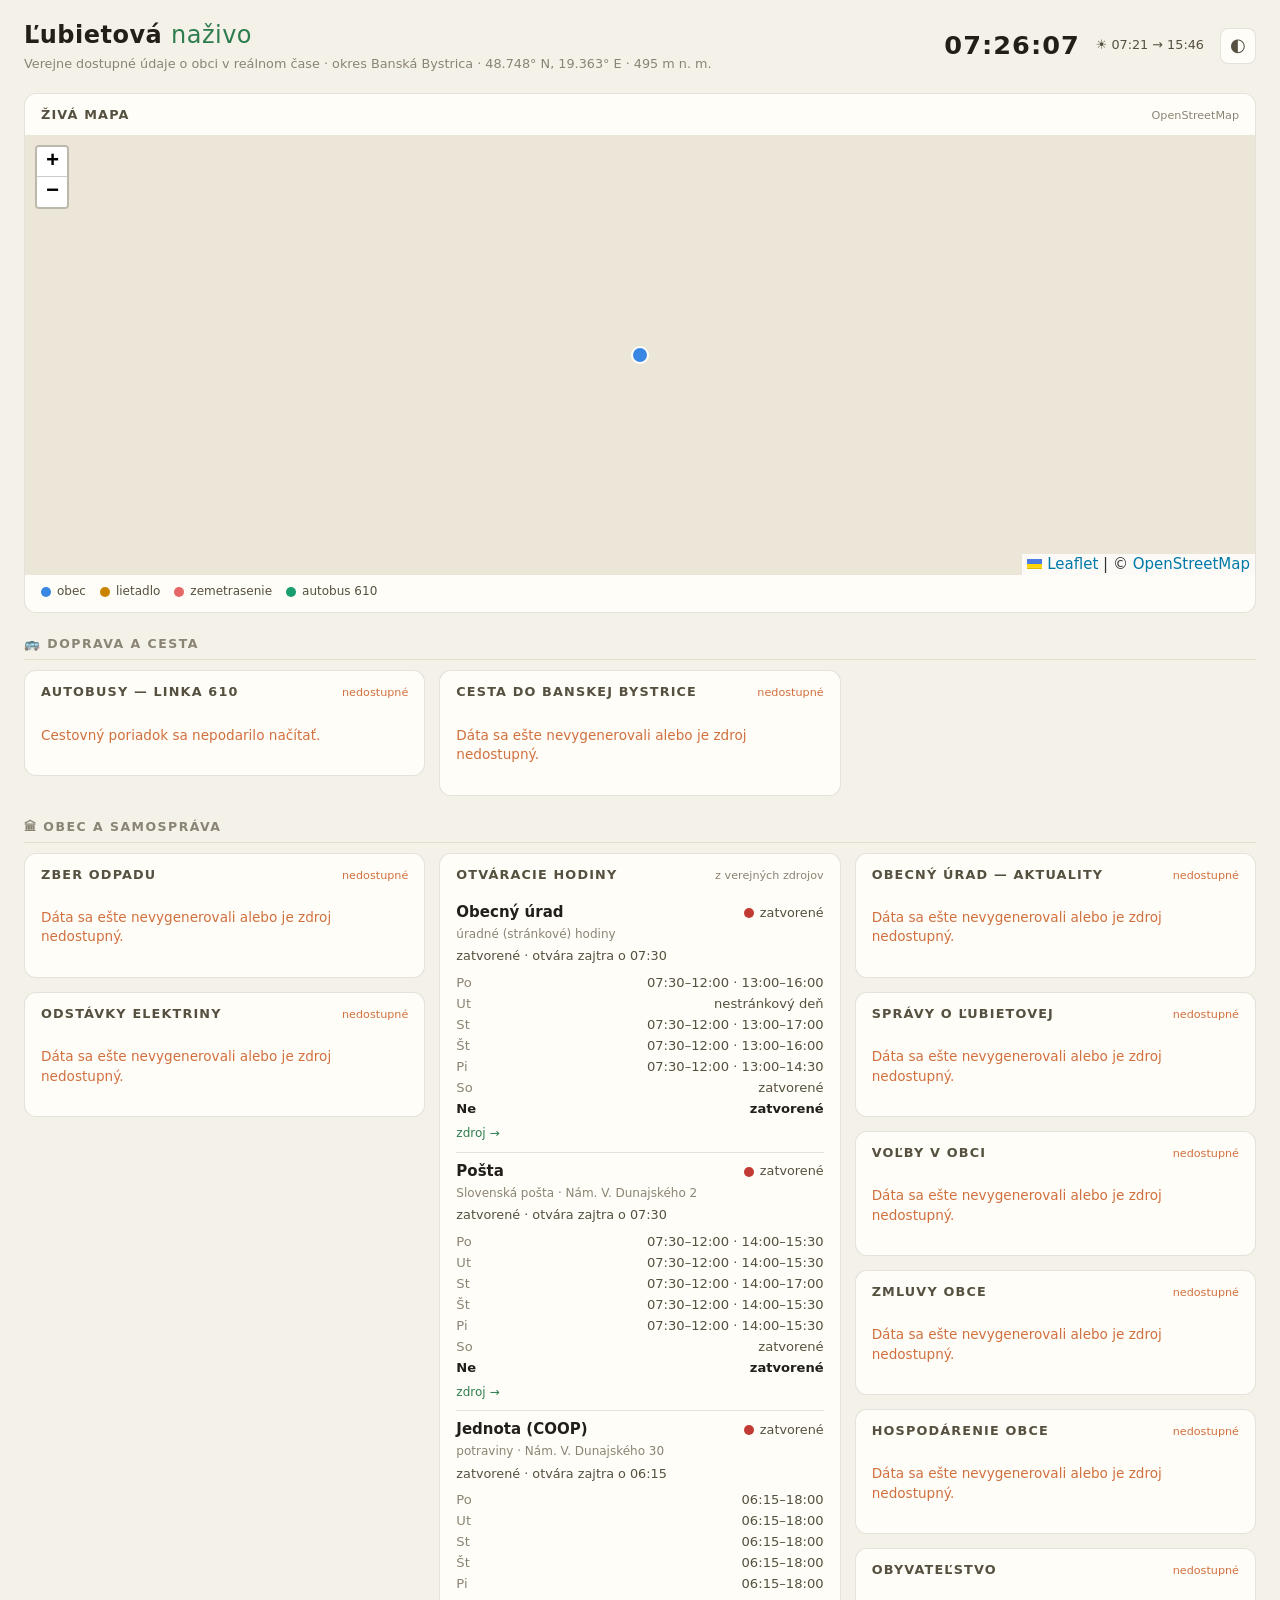
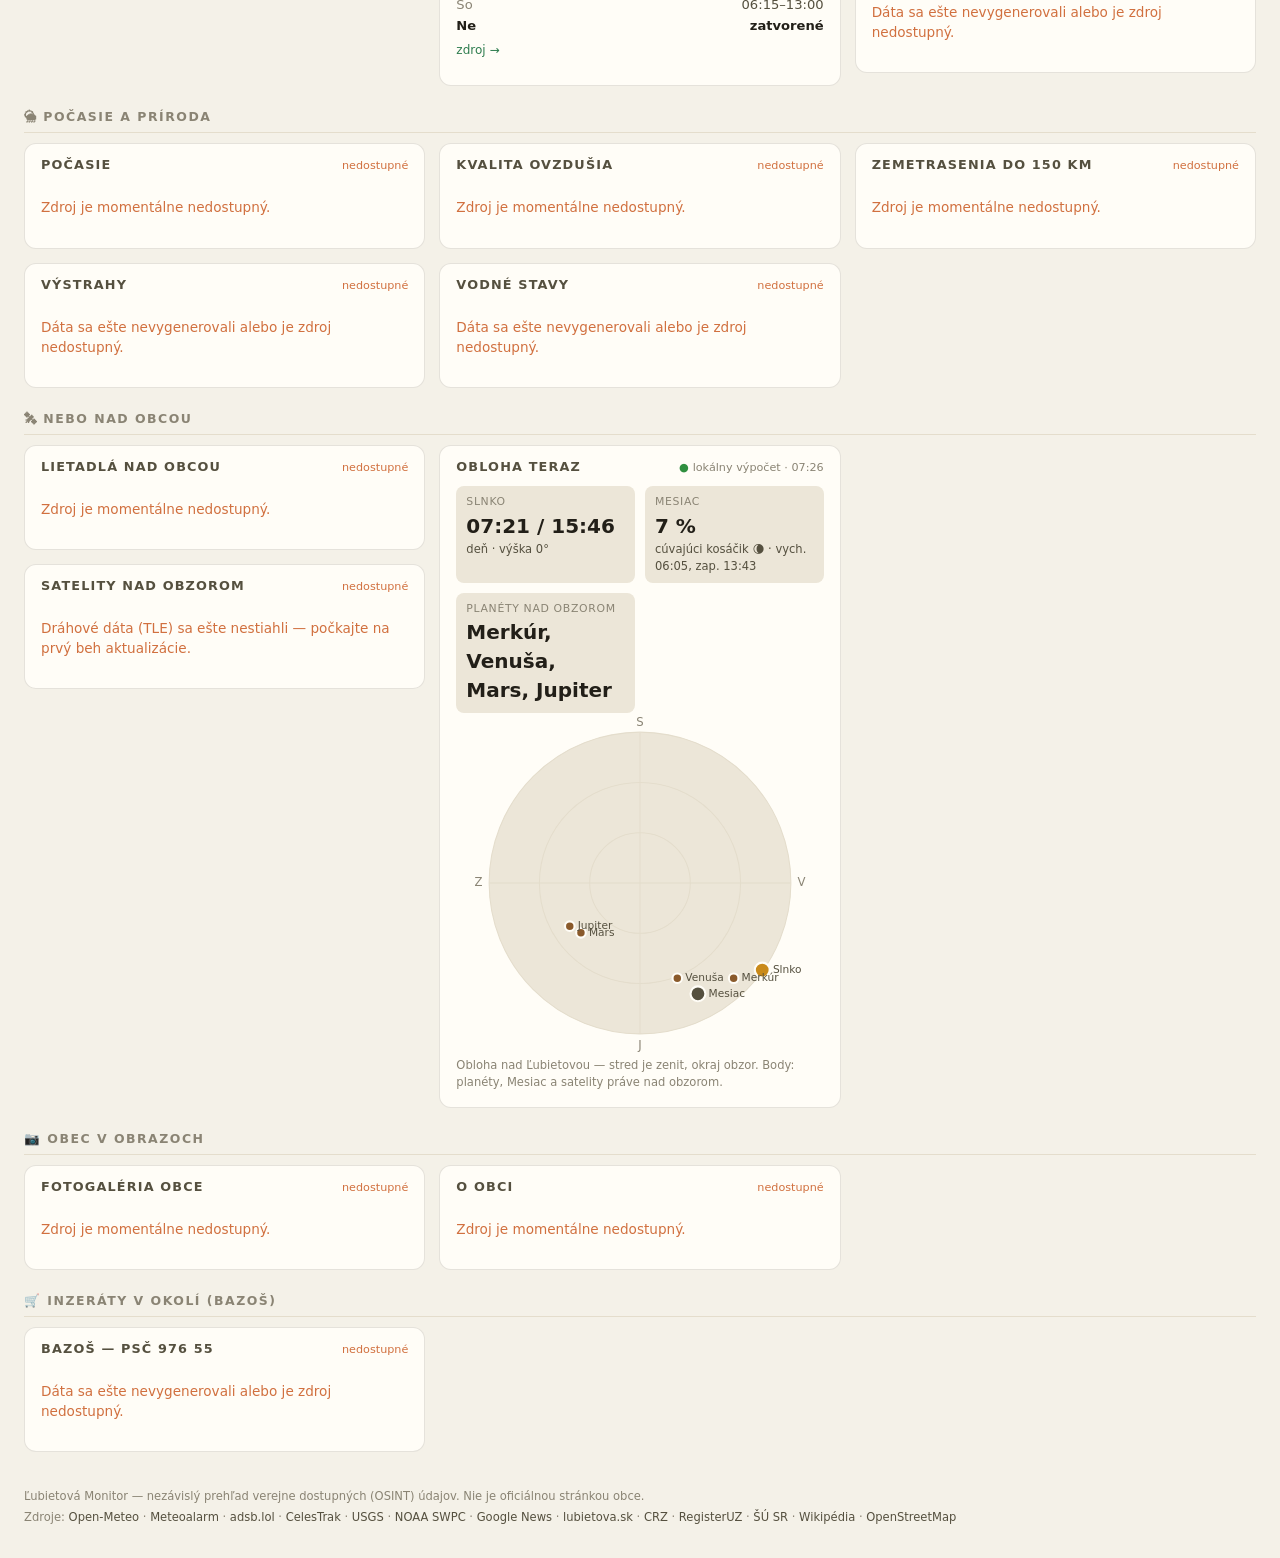
==== index.html @ 4d8563fc "Nová sekcia: inzeráty z Bazoš.sk s PSČ 976 55 Fetcher scrapuje www.bazos.sk (všetky rubriky, lokalit" ====
<!DOCTYPE html>
<html lang="sk" data-theme="light">
<head>
<meta charset="utf-8">
<meta name="viewport" content="width=device-width, initial-scale=1">
<title>Ľubietová naživo</title>
<meta name="description" content="Monitorovací dashboard obce Ľubietová — počasie, ovzdušie, lietadlá a satelity nad obcou, správy, transparentnosť obce a ďalšie verejne dostupné údaje v reálnom čase.">
<link rel="icon" href="data:image/svg+xml,<svg xmlns='http://www.w3.org/2000/svg' viewBox='0 0 100 100'><text y='.9em' font-size='90'>🛰️</text></svg>">
<link rel="stylesheet" href="assets/vendor/leaflet/leaflet.css">
<link rel="stylesheet" href="assets/css/style.css">
</head>
<body>

<header class="topbar">
  <div class="topbar-title">
    <h1>Ľubietová <span class="accent">naživo</span></h1>
    <p class="subtitle">Verejne dostupné údaje o obci v reálnom čase · okres Banská Bystrica · 48.748° N, 19.363° E · 495 m n. m.</p>
  </div>
  <div class="topbar-status">
    <div class="clock" id="clock" aria-live="off">--:--:--</div>
    <div class="topbar-meta" id="topbar-sun">—</div>
    <button class="theme-toggle" id="theme-toggle" title="Prepnúť svetlý/tmavý režim" aria-label="Prepnúť tému">◐</button>
  </div>
</header>

<main class="themes">

  <section class="card card-wide" id="card-map" aria-labelledby="h-map">
    <div class="card-head">
      <h2 id="h-map">Živá mapa</h2>
      <span class="card-status" data-status="map"></span>
    </div>
    <div id="map" class="map" role="application" aria-label="Mapa okolia Ľubietovej"></div>
    <div class="map-legend" id="map-legend"></div>
  </section>

  <section class="theme" aria-label="Doprava a cesta">
    <h2 class="theme-title">🚌 Doprava a cesta</h2>
    <div class="theme-grid">

      <section class="card" id="card-buses" aria-labelledby="h-buses">
        <div class="card-head">
          <h2 id="h-buses">Autobusy — linka 610</h2>
          <span class="card-status" data-status="buses"></span>
        </div>
        <div class="card-body" id="buses-body"><p class="placeholder">Načítavam…</p></div>
      </section>

      <section class="card" id="card-traffic" aria-labelledby="h-traffic">
        <div class="card-head">
          <h2 id="h-traffic">Cesta do Banskej Bystrice</h2>
          <span class="card-status" data-status="traffic"></span>
        </div>
        <div class="card-body" id="traffic-body"><p class="placeholder">Načítavam…</p></div>
      </section>

    </div>
  </section>

  <section class="theme" aria-label="Obec a samospráva">
    <h2 class="theme-title">🏛 Obec a samospráva</h2>
    <div class="theme-grid">

      <section class="card" id="card-waste" aria-labelledby="h-waste">
        <div class="card-head">
          <h2 id="h-waste">Zber odpadu</h2>
          <span class="card-status" data-status="waste"></span>
        </div>
        <div class="card-body" id="waste-body"><p class="placeholder">Načítavam…</p></div>
      </section>

      <section class="card" id="card-outages" aria-labelledby="h-outages">
        <div class="card-head">
          <h2 id="h-outages">Odstávky elektriny</h2>
          <span class="card-status" data-status="outages"></span>
        </div>
        <div class="card-body" id="outages-body"><p class="placeholder">Načítavam…</p></div>
      </section>

      <section class="card" id="card-hours" aria-labelledby="h-hours">
        <div class="card-head">
          <h2 id="h-hours">Otváracie hodiny</h2>
          <span class="card-status" data-status="hours"></span>
        </div>
        <div class="card-body" id="hours-body"><p class="placeholder">Načítavam…</p></div>
      </section>

      <section class="card" id="card-obec" aria-labelledby="h-obec">
        <div class="card-head">
          <h2 id="h-obec">Obecný úrad — aktuality</h2>
          <span class="card-status" data-status="obec"></span>
        </div>
        <div class="card-body" id="obec-body"><p class="placeholder">Načítavam…</p></div>
      </section>

      <section class="card" id="card-news" aria-labelledby="h-news">
        <div class="card-head">
          <h2 id="h-news">Správy o Ľubietovej</h2>
          <span class="card-status" data-status="news"></span>
        </div>
        <div class="card-body" id="news-body"><p class="placeholder">Načítavam…</p></div>
      </section>

      <section class="card" id="card-elections" aria-labelledby="h-elections">
        <div class="card-head">
          <h2 id="h-elections">Voľby v obci</h2>
          <span class="card-status" data-status="elections"></span>
        </div>
        <div class="card-body" id="elections-body"><p class="placeholder">Načítavam…</p></div>
      </section>

      <section class="card" id="card-contracts" aria-labelledby="h-contracts">
        <div class="card-head">
          <h2 id="h-contracts">Zmluvy obce</h2>
          <span class="card-status" data-status="contracts"></span>
        </div>
        <div class="card-body" id="contracts-body"><p class="placeholder">Načítavam…</p></div>
      </section>

      <section class="card" id="card-finance" aria-labelledby="h-finance">
        <div class="card-head">
          <h2 id="h-finance">Hospodárenie obce</h2>
          <span class="card-status" data-status="finance"></span>
        </div>
        <div class="card-body" id="finance-body"><p class="placeholder">Načítavam…</p></div>
      </section>

      <section class="card" id="card-demo" aria-labelledby="h-demo">
        <div class="card-head">
          <h2 id="h-demo">Obyvateľstvo</h2>
          <span class="card-status" data-status="demo"></span>
        </div>
        <div class="card-body" id="demo-body"><p class="placeholder">Načítavam…</p></div>
      </section>

    </div>
  </section>

  <section class="theme" aria-label="Počasie a príroda">
    <h2 class="theme-title">🌦 Počasie a príroda</h2>
    <div class="theme-grid">

      <section class="card" id="card-weather" aria-labelledby="h-weather">
        <div class="card-head">
          <h2 id="h-weather">Počasie</h2>
          <span class="card-status" data-status="weather"></span>
        </div>
        <div class="card-body" id="weather-body"><p class="placeholder">Načítavam…</p></div>
      </section>

      <section class="card" id="card-alerts" aria-labelledby="h-alerts">
        <div class="card-head">
          <h2 id="h-alerts">Výstrahy</h2>
          <span class="card-status" data-status="alerts"></span>
        </div>
        <div class="card-body" id="alerts-body"><p class="placeholder">Načítavam…</p></div>
      </section>

      <section class="card" id="card-air" aria-labelledby="h-air">
        <div class="card-head">
          <h2 id="h-air">Kvalita ovzdušia</h2>
          <span class="card-status" data-status="air"></span>
        </div>
        <div class="card-body" id="air-body"><p class="placeholder">Načítavam…</p></div>
      </section>

      <section class="card" id="card-hydro" aria-labelledby="h-hydro">
        <div class="card-head">
          <h2 id="h-hydro">Vodné stavy</h2>
          <span class="card-status" data-status="hydro"></span>
        </div>
        <div class="card-body" id="hydro-body"><p class="placeholder">Načítavam…</p></div>
      </section>

      <section class="card" id="card-quakes" aria-labelledby="h-quakes">
        <div class="card-head">
          <h2 id="h-quakes">Zemetrasenia do 150 km</h2>
          <span class="card-status" data-status="quakes"></span>
        </div>
        <div class="card-body" id="quakes-body"><p class="placeholder">Načítavam…</p></div>
      </section>

    </div>
  </section>

  <section class="theme" aria-label="Nebo nad obcou">
    <h2 class="theme-title">🛰 Nebo nad obcou</h2>
    <div class="theme-grid">

      <section class="card" id="card-planes" aria-labelledby="h-planes">
        <div class="card-head">
          <h2 id="h-planes">Lietadlá nad obcou</h2>
          <span class="card-status" data-status="planes"></span>
        </div>
        <div class="card-body" id="planes-body"><p class="placeholder">Načítavam…</p></div>
      </section>

      <section class="card" id="card-sats" aria-labelledby="h-sats">
        <div class="card-head">
          <h2 id="h-sats">Satelity nad obzorom</h2>
          <span class="card-status" data-status="sats"></span>
        </div>
        <div class="card-body" id="sats-body"><p class="placeholder">Načítavam…</p></div>
      </section>

      <section class="card" id="card-sky" aria-labelledby="h-sky">
        <div class="card-head">
          <h2 id="h-sky">Obloha teraz</h2>
          <span class="card-status" data-status="sky"></span>
        </div>
        <div class="card-body" id="sky-body"><p class="placeholder">Načítavam…</p></div>
      </section>

    </div>
  </section>

  <section class="theme" aria-label="Obec v obrazoch">
    <h2 class="theme-title">📷 Obec v obrazoch</h2>
    <div class="theme-grid">

      <section class="card" id="card-gallery" aria-labelledby="h-gallery">
        <div class="card-head">
          <h2 id="h-gallery">Fotogaléria obce</h2>
          <span class="card-status" data-status="gallery"></span>
        </div>
        <div class="card-body" id="gallery-body"><p class="placeholder">Načítavam…</p></div>
      </section>

      <section class="card" id="card-webcams" aria-labelledby="h-webcams" hidden>
        <div class="card-head">
          <h2 id="h-webcams">Webkamery v okolí</h2>
          <span class="card-status" data-status="webcams"></span>
        </div>
        <div class="card-body" id="webcams-body"></div>
      </section>

      <section class="card" id="card-wiki" aria-labelledby="h-wiki">
        <div class="card-head">
          <h2 id="h-wiki">O obci</h2>
          <span class="card-status" data-status="wiki"></span>
        </div>
        <div class="card-body" id="wiki-body"><p class="placeholder">Načítavam…</p></div>
      </section>

    </div>
  </section>

  <section class="theme" aria-label="Inzeráty">
    <h2 class="theme-title">🛒 Inzeráty v okolí (Bazoš)</h2>
    <div class="theme-grid">
      <section class="card card-wide" id="card-bazos" aria-labelledby="h-bazos">
        <div class="card-head">
          <h2 id="h-bazos">Bazoš — PSČ 976 55</h2>
          <span class="card-status" data-status="bazos"></span>
        </div>
        <div class="card-body" id="bazos-body"><p class="placeholder">Načítavam…</p></div>
      </section>
    </div>
  </section>

</main>

<footer class="footer">
  <p>Ľubietová Monitor — nezávislý prehľad verejne dostupných (OSINT) údajov. Nie je oficiálnou stránkou obce.</p>
  <p class="sources">Zdroje: <a href="https://open-meteo.com/" rel="noopener">Open-Meteo</a> ·
    <a href="https://meteoalarm.org/" rel="noopener">Meteoalarm</a> ·
    <a href="https://adsb.lol/" rel="noopener">adsb.lol</a> ·
    <a href="https://celestrak.org/" rel="noopener">CelesTrak</a> ·
    <a href="https://earthquake.usgs.gov/" rel="noopener">USGS</a> ·
    <a href="https://www.swpc.noaa.gov/" rel="noopener">NOAA SWPC</a> ·
    <a href="https://news.google.com/" rel="noopener">Google News</a> ·
    <a href="https://www.lubietova.sk/" rel="noopener">lubietova.sk</a> ·
    <a href="https://www.crz.gov.sk/" rel="noopener">CRZ</a> ·
    <a href="https://www.registeruz.sk/" rel="noopener">RegisterUZ</a> ·
    <a href="https://slovak.statistics.sk/" rel="noopener">ŠÚ SR</a> ·
    <a href="https://sk.wikipedia.org/" rel="noopener">Wikipédia</a> ·
    <a href="https://www.openstreetmap.org/" rel="noopener">OpenStreetMap</a></p>
</footer>

<script src="assets/vendor/leaflet/leaflet.js"></script>
<script src="assets/vendor/satellite.min.js"></script>
<script src="assets/vendor/astronomy.browser.min.js"></script>
<script type="module" src="assets/js/main.js"></script>
</body>
</html>
---- assets/vendor/leaflet/leaflet.css ----
/* required styles */

.leaflet-pane,
.leaflet-tile,
.leaflet-marker-icon,
.leaflet-marker-shadow,
.leaflet-tile-container,
.leaflet-pane > svg,
.leaflet-pane > canvas,
.leaflet-zoom-box,
.leaflet-image-layer,
.leaflet-layer {
	position: absolute;
	left: 0;
	top: 0;
	}
.leaflet-container {
	overflow: hidden;
	}
.leaflet-tile,
.leaflet-marker-icon,
.leaflet-marker-shadow {
	-webkit-user-select: none;
	   -moz-user-select: none;
	        user-select: none;
	  -webkit-user-drag: none;
	}
/* Prevents IE11 from highlighting tiles in blue */
.leaflet-tile::selection {
	background: transparent;
}
/* Safari renders non-retina tile on retina better with this, but Chrome is worse */
.leaflet-safari .leaflet-tile {
	image-rendering: -webkit-optimize-contrast;
	}
/* hack that prevents hw layers "stretching" when loading new tiles */
.leaflet-safari .leaflet-tile-container {
	width: 1600px;
	height: 1600px;
	-webkit-transform-origin: 0 0;
	}
.leaflet-marker-icon,
.leaflet-marker-shadow {
	display: block;
	}
/* .leaflet-container svg: reset svg max-width decleration shipped in Joomla! (joomla.org) 3.x */
/* .leaflet-container img: map is broken in FF if you have max-width: 100% on tiles */
.leaflet-container .leaflet-overlay-pane svg {
	max-width: none !important;
	max-height: none !important;
	}
.leaflet-container .leaflet-marker-pane img,
.leaflet-container .leaflet-shadow-pane img,
.leaflet-container .leaflet-tile-pane img,
.leaflet-container img.leaflet-image-layer,
.leaflet-container .leaflet-tile {
	max-width: none !important;
	max-height: none !important;
	width: auto;
	padding: 0;
	}

.leaflet-container img.leaflet-tile {
	/* See: https://bugs.chromium.org/p/chromium/issues/detail?id=600120 */
	mix-blend-mode: plus-lighter;
}

.leaflet-container.leaflet-touch-zoom {
	-ms-touch-action: pan-x pan-y;
	touch-action: pan-x pan-y;
	}
.leaflet-container.leaflet-touch-drag {
	-ms-touch-action: pinch-zoom;
	/* Fallback for FF which doesn't support pinch-zoom */
	touch-action: none;
	touch-action: pinch-zoom;
}
.leaflet-container.leaflet-touch-drag.leaflet-touch-zoom {
	-ms-touch-action: none;
	touch-action: none;
}
.leaflet-container {
	-webkit-tap-highlight-color: transparent;
}
.leaflet-container a {
	-webkit-tap-highlight-color: rgba(51, 181, 229, 0.4);
}
.leaflet-tile {
	filter: inherit;
	visibility: hidden;
	}
.leaflet-tile-loaded {
	visibility: inherit;
	}
.leaflet-zoom-box {
	width: 0;
	height: 0;
	-moz-box-sizing: border-box;
	     box-sizing: border-box;
	z-index: 800;
	}
/* workaround for https://bugzilla.mozilla.org/show_bug.cgi?id=888319 */
.leaflet-overlay-pane svg {
	-moz-user-select: none;
	}

.leaflet-pane         { z-index: 400; }

.leaflet-tile-pane    { z-index: 200; }
.leaflet-overlay-pane { z-index: 400; }
.leaflet-shadow-pane  { z-index: 500; }
.leaflet-marker-pane  { z-index: 600; }
.leaflet-tooltip-pane   { z-index: 650; }
.leaflet-popup-pane   { z-index: 700; }

.leaflet-map-pane canvas { z-index: 100; }
.leaflet-map-pane svg    { z-index: 200; }

.leaflet-vml-shape {
	width: 1px;
	height: 1px;
	}
.lvml {
	behavior: url(#default#VML);
	display: inline-block;
	position: absolute;
	}


/* control positioning */

.leaflet-control {
	position: relative;
	z-index: 800;
	pointer-events: visiblePainted; /* IE 9-10 doesn't have auto */
	pointer-events: auto;
	}
.leaflet-top,
.leaflet-bottom {
	position: absolute;
	z-index: 1000;
	pointer-events: none;
	}
.leaflet-top {
	top: 0;
	}
.leaflet-right {
	right: 0;
	}
.leaflet-bottom {
	bottom: 0;
	}
.leaflet-left {
	left: 0;
	}
.leaflet-control {
	float: left;
	clear: both;
	}
.leaflet-right .leaflet-control {
	float: right;
	}
.leaflet-top .leaflet-control {
	margin-top: 10px;
	}
.leaflet-bottom .leaflet-control {
	margin-bottom: 10px;
	}
.leaflet-left .leaflet-control {
	margin-left: 10px;
	}
.leaflet-right .leaflet-control {
	margin-right: 10px;
	}


/* zoom and fade animations */

.leaflet-fade-anim .leaflet-popup {
	opacity: 0;
	-webkit-transition: opacity 0.2s linear;
	   -moz-transition: opacity 0.2s linear;
	        transition: opacity 0.2s linear;
	}
.leaflet-fade-anim .leaflet-map-pane .leaflet-popup {
	opacity: 1;
	}
.leaflet-zoom-animated {
	-webkit-transform-origin: 0 0;
	    -ms-transform-origin: 0 0;
	        transform-origin: 0 0;
	}
svg.leaflet-zoom-animated {
	will-change: transform;
}

.leaflet-zoom-anim .leaflet-zoom-animated {
	-webkit-transition: -webkit-transform 0.25s cubic-bezier(0,0,0.25,1);
	   -moz-transition:    -moz-transform 0.25s cubic-bezier(0,0,0.25,1);
	        transition:         transform 0.25s cubic-bezier(0,0,0.25,1);
	}
.leaflet-zoom-anim .leaflet-tile,
.leaflet-pan-anim .leaflet-tile {
	-webkit-transition: none;
	   -moz-transition: none;
	        transition: none;
	}

.leaflet-zoom-anim .leaflet-zoom-hide {
	visibility: hidden;
	}


/* cursors */

.leaflet-interactive {
	cursor: pointer;
	}
.leaflet-grab {
	cursor: -webkit-grab;
	cursor:    -moz-grab;
	cursor:         grab;
	}
.leaflet-crosshair,
.leaflet-crosshair .leaflet-interactive {
	cursor: crosshair;
	}
.leaflet-popup-pane,
.leaflet-control {
	cursor: auto;
	}
.leaflet-dragging .leaflet-grab,
.leaflet-dragging .leaflet-grab .leaflet-interactive,
.leaflet-dragging .leaflet-marker-draggable {
	cursor: move;
	cursor: -webkit-grabbing;
	cursor:    -moz-grabbing;
	cursor:         grabbing;
	}

/* marker & overlays interactivity */
.leaflet-marker-icon,
.leaflet-marker-shadow,
.leaflet-image-layer,
.leaflet-pane > svg path,
.leaflet-tile-container {
	pointer-events: none;
	}

.leaflet-marker-icon.leaflet-interactive,
.leaflet-image-layer.leaflet-interactive,
.leaflet-pane > svg path.leaflet-interactive,
svg.leaflet-image-layer.leaflet-interactive path {
	pointer-events: visiblePainted; /* IE 9-10 doesn't have auto */
	pointer-events: auto;
	}

/* visual tweaks */

.leaflet-container {
	background: #ddd;
	outline-offset: 1px;
	}
.leaflet-container a {
	color: #0078A8;
	}
.leaflet-zoom-box {
	border: 2px dotted #38f;
	background: rgba(255,255,255,0.5);
	}


/* general typography */
.leaflet-container {
	font-family: "Helvetica Neue", Arial, Helvetica, sans-serif;
	font-size: 12px;
	font-size: 0.75rem;
	line-height: 1.5;
	}


/* general toolbar styles */

.leaflet-bar {
	box-shadow: 0 1px 5px rgba(0,0,0,0.65);
	border-radius: 4px;
	}
.leaflet-bar a {
	background-color: #fff;
	border-bottom: 1px solid #ccc;
	width: 26px;
	height: 26px;
	line-height: 26px;
	display: block;
	text-align: center;
	text-decoration: none;
	color: black;
	}
.leaflet-bar a,
.leaflet-control-layers-toggle {
	background-position: 50% 50%;
	background-repeat: no-repeat;
	display: block;
	}
.leaflet-bar a:hover,
.leaflet-bar a:focus {
	background-color: #f4f4f4;
	}
.leaflet-bar a:first-child {
	border-top-left-radius: 4px;
	border-top-right-radius: 4px;
	}
.leaflet-bar a:last-child {
	border-bottom-left-radius: 4px;
	border-bottom-right-radius: 4px;
	border-bottom: none;
	}
.leaflet-bar a.leaflet-disabled {
	cursor: default;
	background-color: #f4f4f4;
	color: #bbb;
	}

.leaflet-touch .leaflet-bar a {
	width: 30px;
	height: 30px;
	line-height: 30px;
	}
.leaflet-touch .leaflet-bar a:first-child {
	border-top-left-radius: 2px;
	border-top-right-radius: 2px;
	}
.leaflet-touch .leaflet-bar a:last-child {
	border-bottom-left-radius: 2px;
	border-bottom-right-radius: 2px;
	}

/* zoom control */

.leaflet-control-zoom-in,
.leaflet-control-zoom-out {
	font: bold 18px 'Lucida Console', Monaco, monospace;
	text-indent: 1px;
	}

.leaflet-touch .leaflet-control-zoom-in, .leaflet-touch .leaflet-control-zoom-out  {
	font-size: 22px;
	}


/* layers control */

.leaflet-control-layers {
	box-shadow: 0 1px 5px rgba(0,0,0,0.4);
	background: #fff;
	border-radius: 5px;
	}
.leaflet-control-layers-toggle {
	background-image: url(images/layers.png);
	width: 36px;
	height: 36px;
	}
.leaflet-retina .leaflet-control-layers-toggle {
	background-image: url(images/layers-2x.png);
	background-size: 26px 26px;
	}
.leaflet-touch .leaflet-control-layers-toggle {
	width: 44px;
	height: 44px;
	}
.leaflet-control-layers .leaflet-control-layers-list,
.leaflet-control-layers-expanded .leaflet-control-layers-toggle {
	display: none;
	}
.leaflet-control-layers-expanded .leaflet-control-layers-list {
	display: block;
	position: relative;
	}
.leaflet-control-layers-expanded {
	padding: 6px 10px 6px 6px;
	color: #333;
	background: #fff;
	}
.leaflet-control-layers-scrollbar {
	overflow-y: scroll;
	overflow-x: hidden;
	padding-right: 5px;
	}
.leaflet-control-layers-selector {
	margin-top: 2px;
	position: relative;
	top: 1px;
	}
.leaflet-control-layers label {
	display: block;
	font-size: 13px;
	font-size: 1.08333em;
	}
.leaflet-control-layers-separator {
	height: 0;
	border-top: 1px solid #ddd;
	margin: 5px -10px 5px -6px;
	}

/* Default icon URLs */
.leaflet-default-icon-path { /* used only in path-guessing heuristic, see L.Icon.Default */
	background-image: url(images/marker-icon.png);
	}


/* attribution and scale controls */

.leaflet-container .leaflet-control-attribution {
	background: #fff;
	background: rgba(255, 255, 255, 0.8);
	margin: 0;
	}
.leaflet-control-attribution,
.leaflet-control-scale-line {
	padding: 0 5px;
	color: #333;
	line-height: 1.4;
	}
.leaflet-control-attribution a {
	text-decoration: none;
	}
.leaflet-control-attribution a:hover,
.leaflet-control-attribution a:focus {
	text-decoration: underline;
	}
.leaflet-attribution-flag {
	display: inline !important;
	vertical-align: baseline !important;
	width: 1em;
	height: 0.6669em;
	}
.leaflet-left .leaflet-control-scale {
	margin-left: 5px;
	}
.leaflet-bottom .leaflet-control-scale {
	margin-bottom: 5px;
	}
.leaflet-control-scale-line {
	border: 2px solid #777;
	border-top: none;
	line-height: 1.1;
	padding: 2px 5px 1px;
	white-space: nowrap;
	-moz-box-sizing: border-box;
	     box-sizing: border-box;
	background: rgba(255, 255, 255, 0.8);
	text-shadow: 1px 1px #fff;
	}
.leaflet-control-scale-line:not(:first-child) {
	border-top: 2px solid #777;
	border-bottom: none;
	margin-top: -2px;
	}
.leaflet-control-scale-line:not(:first-child):not(:last-child) {
	border-bottom: 2px solid #777;
	}

.leaflet-touch .leaflet-control-attribution,
.leaflet-touch .leaflet-control-layers,
.leaflet-touch .leaflet-bar {
	box-shadow: none;
	}
.leaflet-touch .leaflet-control-layers,
.leaflet-touch .leaflet-bar {
	border: 2px solid rgba(0,0,0,0.2);
	background-clip: padding-box;
	}


/* popup */

.leaflet-popup {
	position: absolute;
	text-align: center;
	margin-bottom: 20px;
	}
.leaflet-popup-content-wrapper {
	padding: 1px;
	text-align: left;
	border-radius: 12px;
	}
.leaflet-popup-content {
	margin: 13px 24px 13px 20px;
	line-height: 1.3;
	font-size: 13px;
	font-size: 1.08333em;
	min-height: 1px;
	}
.leaflet-popup-content p {
	margin: 17px 0;
	margin: 1.3em 0;
	}
.leaflet-popup-tip-container {
	width: 40px;
	height: 20px;
	position: absolute;
	left: 50%;
	margin-top: -1px;
	margin-left: -20px;
	overflow: hidden;
	pointer-events: none;
	}
.leaflet-popup-tip {
	width: 17px;
	height: 17px;
	padding: 1px;

	margin: -10px auto 0;
	pointer-events: auto;

	-webkit-transform: rotate(45deg);
	   -moz-transform: rotate(45deg);
	    -ms-transform: rotate(45deg);
	        transform: rotate(45deg);
	}
.leaflet-popup-content-wrapper,
.leaflet-popup-tip {
	background: white;
	color: #333;
	box-shadow: 0 3px 14px rgba(0,0,0,0.4);
	}
.leaflet-container a.leaflet-popup-close-button {
	position: absolute;
	top: 0;
	right: 0;
	border: none;
	text-align: center;
	width: 24px;
	height: 24px;
	font: 16px/24px Tahoma, Verdana, sans-serif;
	color: #757575;
	text-decoration: none;
	background: transparent;
	}
.leaflet-container a.leaflet-popup-close-button:hover,
.leaflet-container a.leaflet-popup-close-button:focus {
	color: #585858;
	}
.leaflet-popup-scrolled {
	overflow: auto;
	}

.leaflet-oldie .leaflet-popup-content-wrapper {
	-ms-zoom: 1;
	}
.leaflet-oldie .leaflet-popup-tip {
	width: 24px;
	margin: 0 auto;

	-ms-filter: "progid:DXImageTransform.Microsoft.Matrix(M11=0.70710678, M12=0.70710678, M21=-0.70710678, M22=0.70710678)";
	filter: progid:DXImageTransform.Microsoft.Matrix(M11=0.70710678, M12=0.70710678, M21=-0.70710678, M22=0.70710678);
	}

.leaflet-oldie .leaflet-control-zoom,
.leaflet-oldie .leaflet-control-layers,
.leaflet-oldie .leaflet-popup-content-wrapper,
.leaflet-oldie .leaflet-popup-tip {
	border: 1px solid #999;
	}


/* div icon */

.leaflet-div-icon {
	background: #fff;
	border: 1px solid #666;
	}


/* Tooltip */
/* Base styles for the element that has a tooltip */
.leaflet-tooltip {
	position: absolute;
	padding: 6px;
	background-color: #fff;
	border: 1px solid #fff;
	border-radius: 3px;
	color: #222;
	white-space: nowrap;
	-webkit-user-select: none;
	-moz-user-select: none;
	-ms-user-select: none;
	user-select: none;
	pointer-events: none;
	box-shadow: 0 1px 3px rgba(0,0,0,0.4);
	}
.leaflet-tooltip.leaflet-interactive {
	cursor: pointer;
	pointer-events: auto;
	}
.leaflet-tooltip-top:before,
.leaflet-tooltip-bottom:before,
.leaflet-tooltip-left:before,
.leaflet-tooltip-right:before {
	position: absolute;
	pointer-events: none;
	border: 6px solid transparent;
	background: transparent;
	content: "";
	}

/* Directions */

.leaflet-tooltip-bottom {
	margin-top: 6px;
}
.leaflet-tooltip-top {
	margin-top: -6px;
}
.leaflet-tooltip-bottom:before,
.leaflet-tooltip-top:before {
	left: 50%;
	margin-left: -6px;
	}
.leaflet-tooltip-top:before {
	bottom: 0;
	margin-bottom: -12px;
	border-top-color: #fff;
	}
.leaflet-tooltip-bottom:before {
	top: 0;
	margin-top: -12px;
	margin-left: -6px;
	border-bottom-color: #fff;
	}
.leaflet-tooltip-left {
	margin-left: -6px;
}
.leaflet-tooltip-right {
	margin-left: 6px;
}
.leaflet-tooltip-left:before,
.leaflet-tooltip-right:before {
	top: 50%;
	margin-top: -6px;
	}
.leaflet-tooltip-left:before {
	right: 0;
	margin-right: -12px;
	border-left-color: #fff;
	}
.leaflet-tooltip-right:before {
	left: 0;
	margin-left: -12px;
	border-right-color: #fff;
	}

/* Printing */

@media print {
	/* Prevent printers from removing background-images of controls. */
	.leaflet-control {
		-webkit-print-color-adjust: exact;
		print-color-adjust: exact;
		}
	}
---- assets/css/style.css ----
/* Ľubietová naživo — živý prehľad obce
   Svetlá (teplá, prírodná) téma je predvolená; tmavá „mission-control" ostáva. */

:root, :root[data-theme="dark"] {
  --page:           #0d0d0d;
  --surface-1:      #1a1a19;
  --surface-2:      #222221;
  --text-primary:   #ffffff;
  --text-secondary: #c3c2b7;
  --text-muted:     #898781;
  --grid:           #2c2c2a;
  --baseline:       #383835;
  --border:         rgba(255,255,255,0.10);
  --series-1:       #3987e5; /* blue  */
  --series-2:       #199e70; /* aqua  */
  --series-3:       #c98500; /* yellow*/
  --series-4:       #008300; /* green */
  --series-5:       #9085e9; /* violet*/
  --series-6:       #e66767; /* red   */
  --status-good:     #0ca30c;
  --status-warning:  #fab219;
  --status-serious:  #ec835a;
  --status-critical: #d03b3b;
  --accent: var(--series-1);
  --map-filter: invert(1) hue-rotate(180deg) brightness(0.9) contrast(0.9) saturate(0.5);
}

:root[data-theme="light"] {
  --page:           #f4f1e8;   /* teplá krémová (papier) */
  --surface-1:      #fffdf7;   /* karta */
  --surface-2:      #ece6d8;
  --text-primary:   #221f18;   /* teplá takmer-čierna */
  --text-secondary: #55503f;
  --text-muted:     #8a8474;
  --grid:           #e4ddcc;
  --baseline:       #ccc4b0;
  --border:         rgba(40,32,16,0.12);
  --series-1:       #2f7d4f;   /* lesná zeleň (primárna) */
  --series-2:       #2a78d6;   /* modrá */
  --series-3:       #c98a1a;   /* medová/okrová (baníctvo) */
  --series-4:       #6f9b2e;   /* olivová */
  --series-5:       #8a5a2b;   /* meď/hnedá */
  --series-6:       #c0492e;   /* tehlová */
  --status-good:     #2f8f3f;
  --status-warning:  #d99413;
  --status-serious:  #d1703f;
  --status-critical: #c23a34;
  --accent:         #2f7d4f;   /* zelený akcent */
  --map-filter: none;
}

* { box-sizing: border-box; }
html { -webkit-text-size-adjust: 100%; }

body {
  margin: 0;
  background: var(--page);
  color: var(--text-primary);
  font-family: system-ui, -apple-system, "Segoe UI", sans-serif;
  font-size: 15px;
  line-height: 1.45;
}

a { color: var(--accent); text-decoration: none; }
a:hover { text-decoration: underline; }

/* ---------- topbar ---------- */
.topbar {
  display: flex;
  flex-wrap: wrap;
  gap: 12px 24px;
  align-items: center;
  justify-content: space-between;
  padding: 18px 24px 10px;
}
.topbar h1 { margin: 0; font-size: 1.5rem; letter-spacing: 0.02em; }
.topbar h1 .accent { color: var(--accent); font-weight: 500; }
.subtitle { margin: 2px 0 0; color: var(--text-muted); font-size: 0.8rem; }
.topbar-status { display: flex; align-items: center; gap: 16px; }
.clock {
  font-size: 1.6rem;
  font-weight: 600;
  font-variant-numeric: tabular-nums;
  letter-spacing: 0.04em;
}
.topbar-meta { color: var(--text-secondary); font-size: 0.8rem; text-align: right; max-width: 260px; }
.theme-toggle {
  background: var(--surface-1);
  color: var(--text-secondary);
  border: 1px solid var(--border);
  border-radius: 8px;
  width: 36px; height: 36px;
  font-size: 1.1rem;
  cursor: pointer;
}
.theme-toggle:hover { color: var(--text-primary); }

/* ---------- tematické sekcie & masonry karty ---------- */
.themes {
  display: flex;
  flex-direction: column;
  gap: 22px;
  padding: 10px 24px 24px;
}
.theme-title {
  margin: 0 0 10px;
  font-size: 0.78rem;
  font-weight: 600;
  text-transform: uppercase;
  letter-spacing: 0.12em;
  color: var(--text-muted);
  border-bottom: 1px solid var(--grid);
  padding-bottom: 6px;
}
/* CSS stĺpce = karty rôznych výšok sa ukladajú tesne pod seba bez dier */
.theme-grid {
  columns: 340px;
  column-gap: 14px;
}
.theme-grid .card {
  break-inside: avoid;
  margin-bottom: 14px;
}
.card {
  background: var(--surface-1);
  border: 1px solid var(--border);
  border-radius: 12px;
  overflow: hidden;
}
.card-wide { width: 100%; }
.card-head {
  display: flex;
  align-items: baseline;
  justify-content: space-between;
  gap: 8px;
  padding: 12px 16px 0;
}
.card-head h2 {
  margin: 0;
  font-size: 0.8rem;
  font-weight: 600;
  text-transform: uppercase;
  letter-spacing: 0.09em;
  color: var(--text-secondary);
}
.card-status { font-size: 0.7rem; color: var(--text-muted); white-space: nowrap; }
.card-status.err { color: var(--status-serious); }
.card-status.live::before {
  content: "●";
  color: var(--status-good);
  margin-right: 4px;
  animation: pulse 2.4s infinite;
}
@keyframes pulse { 0%,100% { opacity: 1; } 50% { opacity: 0.25; } }

.card-body { padding: 10px 16px 16px; }
.placeholder { color: var(--text-muted); }
.error-note { color: var(--status-serious); font-size: 0.85rem; }
.empty-note { color: var(--text-muted); font-size: 0.85rem; }

/* ---------- map ---------- */
.map { height: 440px; margin-top: 10px; background: var(--surface-2); }
:root[data-theme="dark"] .map .leaflet-tile-pane { filter: var(--map-filter); }
.map-legend {
  display: flex; flex-wrap: wrap; gap: 14px;
  padding: 8px 16px 12px;
  font-size: 0.75rem; color: var(--text-secondary);
}
.map-legend .key { display: inline-flex; align-items: center; gap: 6px; }
.key-dot { width: 10px; height: 10px; border-radius: 50%; display: inline-block; }
.leaflet-container { font: inherit; }
.plane-icon svg { display: block; }
.leaflet-popup-content-wrapper, .leaflet-popup-tip {
  background: var(--surface-1); color: var(--text-primary);
}

/* ---------- generic lists ---------- */
.item-list { list-style: none; margin: 0; padding: 0; }
.item-list li {
  padding: 8px 0;
  border-top: 1px solid var(--grid);
}
.item-list li:first-child { border-top: none; }
.item-title { display: block; color: var(--text-primary); }
a.item-title:hover { color: var(--accent); }
.item-meta { display: block; font-size: 0.75rem; color: var(--text-muted); margin-top: 2px; }
.item-value { float: right; color: var(--text-secondary); font-variant-numeric: tabular-nums; }

/* ---------- stat tiles ---------- */
.tiles { display: grid; grid-template-columns: repeat(auto-fit, minmax(90px, 1fr)); gap: 10px; }
.tile { background: var(--surface-2); border-radius: 8px; padding: 8px 10px; }
.tile .label { font-size: 0.68rem; color: var(--text-muted); text-transform: uppercase; letter-spacing: 0.06em; }
.tile .value { font-size: 1.25rem; font-weight: 600; margin-top: 2px; }
.tile .unit { font-size: 0.7rem; color: var(--text-muted); font-weight: 400; }
.tile .sub { font-size: 0.72rem; color: var(--text-secondary); }

.hero-row { display: flex; align-items: center; gap: 16px; margin: 4px 0 10px; }
.hero-figure { font-size: 3rem; font-weight: 650; line-height: 1; }
.hero-side { color: var(--text-secondary); font-size: 0.85rem; }
.hero-emoji { font-size: 2.6rem; line-height: 1; }

/* status dot + label (never color alone) */
.badge {
  display: inline-flex; align-items: center; gap: 6px;
  font-size: 0.8rem; color: var(--text-secondary);
}
.badge::before { content: ""; width: 10px; height: 10px; border-radius: 50%; background: var(--badge-color, var(--text-muted)); }

/* ---------- charts ---------- */
.chart-wrap { overflow-x: auto; }
.chart-wrap svg { display: block; width: 100%; height: auto; }
.chart-caption { font-size: 0.72rem; color: var(--text-muted); margin: 4px 0 0; }
.link-row { display: flex; flex-wrap: wrap; gap: 8px; margin: 10px 0 2px; }
.btn-link {
  display: inline-flex; align-items: center; gap: 4px;
  padding: 6px 10px; border-radius: 8px;
  background: var(--surface-2); border: 1px solid var(--border);
  color: var(--text-primary); font-size: 0.8rem; text-decoration: none;
}
.btn-link:hover { border-color: var(--series-1); color: var(--series-1); }
.viz-tooltip {
  position: fixed;
  pointer-events: none;
  background: var(--surface-2);
  border: 1px solid var(--border);
  border-radius: 6px;
  padding: 6px 9px;
  font-size: 0.75rem;
  color: var(--text-primary);
  z-index: 2000;
  max-width: 240px;
  box-shadow: 0 4px 14px rgba(0,0,0,0.35);
}
.viz-tooltip .tt-title { font-weight: 600; }
.viz-tooltip .tt-row { color: var(--text-secondary); }

/* ---------- voľby: horizontálne pruhy + prepínač ---------- */
.tab-row { display: flex; flex-wrap: wrap; gap: 6px; margin-bottom: 10px; }
.tab-btn {
  background: var(--surface-2); color: var(--text-secondary);
  border: 1px solid var(--border); border-radius: 999px;
  padding: 3px 10px; font-size: 0.75rem; cursor: pointer;
}
.tab-btn[aria-pressed="true"] { color: var(--text-primary); border-color: var(--accent); }
.hbar-row { display: grid; grid-template-columns: 1fr auto; gap: 2px 10px; padding: 5px 0; }
.hbar-name { font-size: 0.82rem; color: var(--text-primary); overflow: hidden; text-overflow: ellipsis; white-space: nowrap; }
.hbar-val { font-size: 0.8rem; color: var(--text-secondary); font-variant-numeric: tabular-nums; white-space: nowrap; }
.hbar-track { grid-column: 1 / -1; height: 8px; border-radius: 4px 4px 4px 0; background: var(--surface-2); overflow: hidden; }
.hbar-fill { height: 100%; border-radius: 0 4px 4px 0; background: var(--series-1); }

.chart-legend { display: flex; flex-wrap: wrap; gap: 12px; font-size: 0.75rem; color: var(--text-secondary); margin: 6px 0 2px; }
.chart-legend .key { display: inline-flex; align-items: center; gap: 5px; }

/* ---------- sky polar chart ---------- */
.sky-chart { max-width: 340px; margin: 0 auto; }
.sky-list { margin-top: 8px; }

/* ---------- weather forecast strip ---------- */
.forecast-strip {
  display: grid;
  grid-template-columns: repeat(7, 1fr);
  gap: 4px;
  margin-top: 10px;
  text-align: center;
}
.forecast-day { background: var(--surface-2); border-radius: 8px; padding: 6px 2px; }
.forecast-day .d { font-size: 0.68rem; color: var(--text-muted); text-transform: uppercase; }
.forecast-day .i { font-size: 1.2rem; line-height: 1.5; }
.forecast-day .t { font-size: 0.75rem; color: var(--text-secondary); font-variant-numeric: tabular-nums; }
.forecast-day .t b { color: var(--text-primary); font-weight: 600; }

/* ---------- webcams ---------- */
.webcam-grid { display: grid; grid-template-columns: 1fr; gap: 10px; }
.webcam-grid img { width: 100%; border-radius: 8px; display: block; }
.webcam-embed { width: 100%; aspect-ratio: 16 / 9; border: 0; border-radius: 8px; display: block; }

/* Otváracie hodiny */
.oh-place { padding: 8px 0; border-top: 1px solid var(--border); }
.oh-place:first-child { border-top: 0; }
.oh-head { display: flex; align-items: center; justify-content: space-between; gap: 8px; }
.oh-name { font-weight: 600; }
.oh-sub { font-size: 0.75rem; color: var(--text-muted); margin-top: 2px; }
.oh-status { font-size: 0.8rem; color: var(--text-secondary); margin: 4px 0 6px; }
.oh-week { list-style: none; margin: 0; padding: 0; }
.oh-week li { display: flex; justify-content: space-between; gap: 10px; font-size: 0.82rem; padding: 1px 0; color: var(--text-secondary); }
.oh-week li.oh-today { color: var(--text-primary); font-weight: 600; }
.oh-day { color: var(--text-muted); min-width: 2.2em; }
.oh-week li.oh-today .oh-day { color: var(--text-primary); }
.oh-time { text-align: right; }
.oh-link { display: inline-block; margin-top: 6px; font-size: 0.75rem; color: var(--series-1); text-decoration: none; }
.oh-badge.is-open { color: #fff; }

/* Bazoš inzeráty */
.bazos-list { display: grid; grid-template-columns: repeat(auto-fill, minmax(280px, 1fr)); gap: 10px; }
.bazos-item {
  display: grid; grid-template-columns: 64px 1fr auto; gap: 10px; align-items: start;
  padding: 8px; border: 1px solid var(--border); border-radius: 10px;
  background: var(--surface-2); color: var(--text-primary); text-decoration: none;
}
.bazos-item:hover { border-color: var(--accent); }
.bazos-thumb { width: 64px; height: 64px; object-fit: cover; border-radius: 8px; background: var(--surface-1); }
.bazos-noimg { display: flex; align-items: center; justify-content: center; font-size: 26px; }
.bazos-info { min-width: 0; display: flex; flex-direction: column; gap: 2px; }
.bazos-title { font-weight: 600; font-size: 0.9rem; line-height: 1.25; }
.bazos-meta { font-size: 0.72rem; color: var(--text-muted); }
.bazos-desc { font-size: 0.76rem; color: var(--text-secondary); overflow: hidden; display: -webkit-box; -webkit-line-clamp: 2; -webkit-box-orient: vertical; }
.bazos-price { font-weight: 700; font-size: 0.85rem; color: var(--series-4); white-space: nowrap; }
.webcam-name { font-size: 0.78rem; color: var(--text-secondary); margin-top: 4px; }

/* ---------- autobusy: smery ---------- */
.bus-dir { margin-bottom: 12px; }
.bus-dir-head { display: flex; align-items: baseline; justify-content: space-between; gap: 8px; margin-bottom: 5px; }
.bus-dir-label { font-size: 0.82rem; color: var(--text-secondary); }
.bus-dir-next { font-size: 0.95rem; font-weight: 600; color: var(--text-primary); font-variant-numeric: tabular-nums; white-space: nowrap; }

/* ---------- time chips (odchody autobusov) ---------- */
.time-chips { display: flex; flex-wrap: wrap; gap: 6px; margin: 4px 0 8px; }
.time-chips .chip {
  background: var(--surface-2);
  color: var(--text-secondary);
  border-radius: 6px;
  padding: 3px 8px;
  font-size: 0.8rem;
  font-variant-numeric: tabular-nums;
}
.time-chips .chip-now {
  background: var(--series-1);
  color: #fff;
  font-weight: 600;
}

/* ---------- gallery ---------- */
.gallery-img {
  width: 100%;
  max-height: 260px;
  object-fit: cover;
  border-radius: 8px;
  display: block;
}

/* ---------- wiki ---------- */
.wiki-flex { display: flex; gap: 14px; }
.wiki-flex img { width: 120px; height: 120px; object-fit: cover; border-radius: 8px; flex: none; }
.wiki-text { font-size: 0.88rem; color: var(--text-secondary); }
.wiki-text p { margin: 0 0 8px; }

/* ---------- footer ---------- */
.footer {
  padding: 8px 24px 28px;
  color: var(--text-muted);
  font-size: 0.72rem;
}
.footer p { margin: 4px 0; }
.footer a { color: var(--text-secondary); }

@media (max-width: 560px) {
  .themes { padding: 8px 10px 16px; gap: 16px; }
  .theme-grid { columns: 1; }
  .topbar { padding: 14px 12px 6px; }
  .map { height: 320px; }
  .forecast-strip { grid-template-columns: repeat(4, 1fr); }
  .forecast-strip .forecast-day:nth-child(n+5) { display: none; }
}
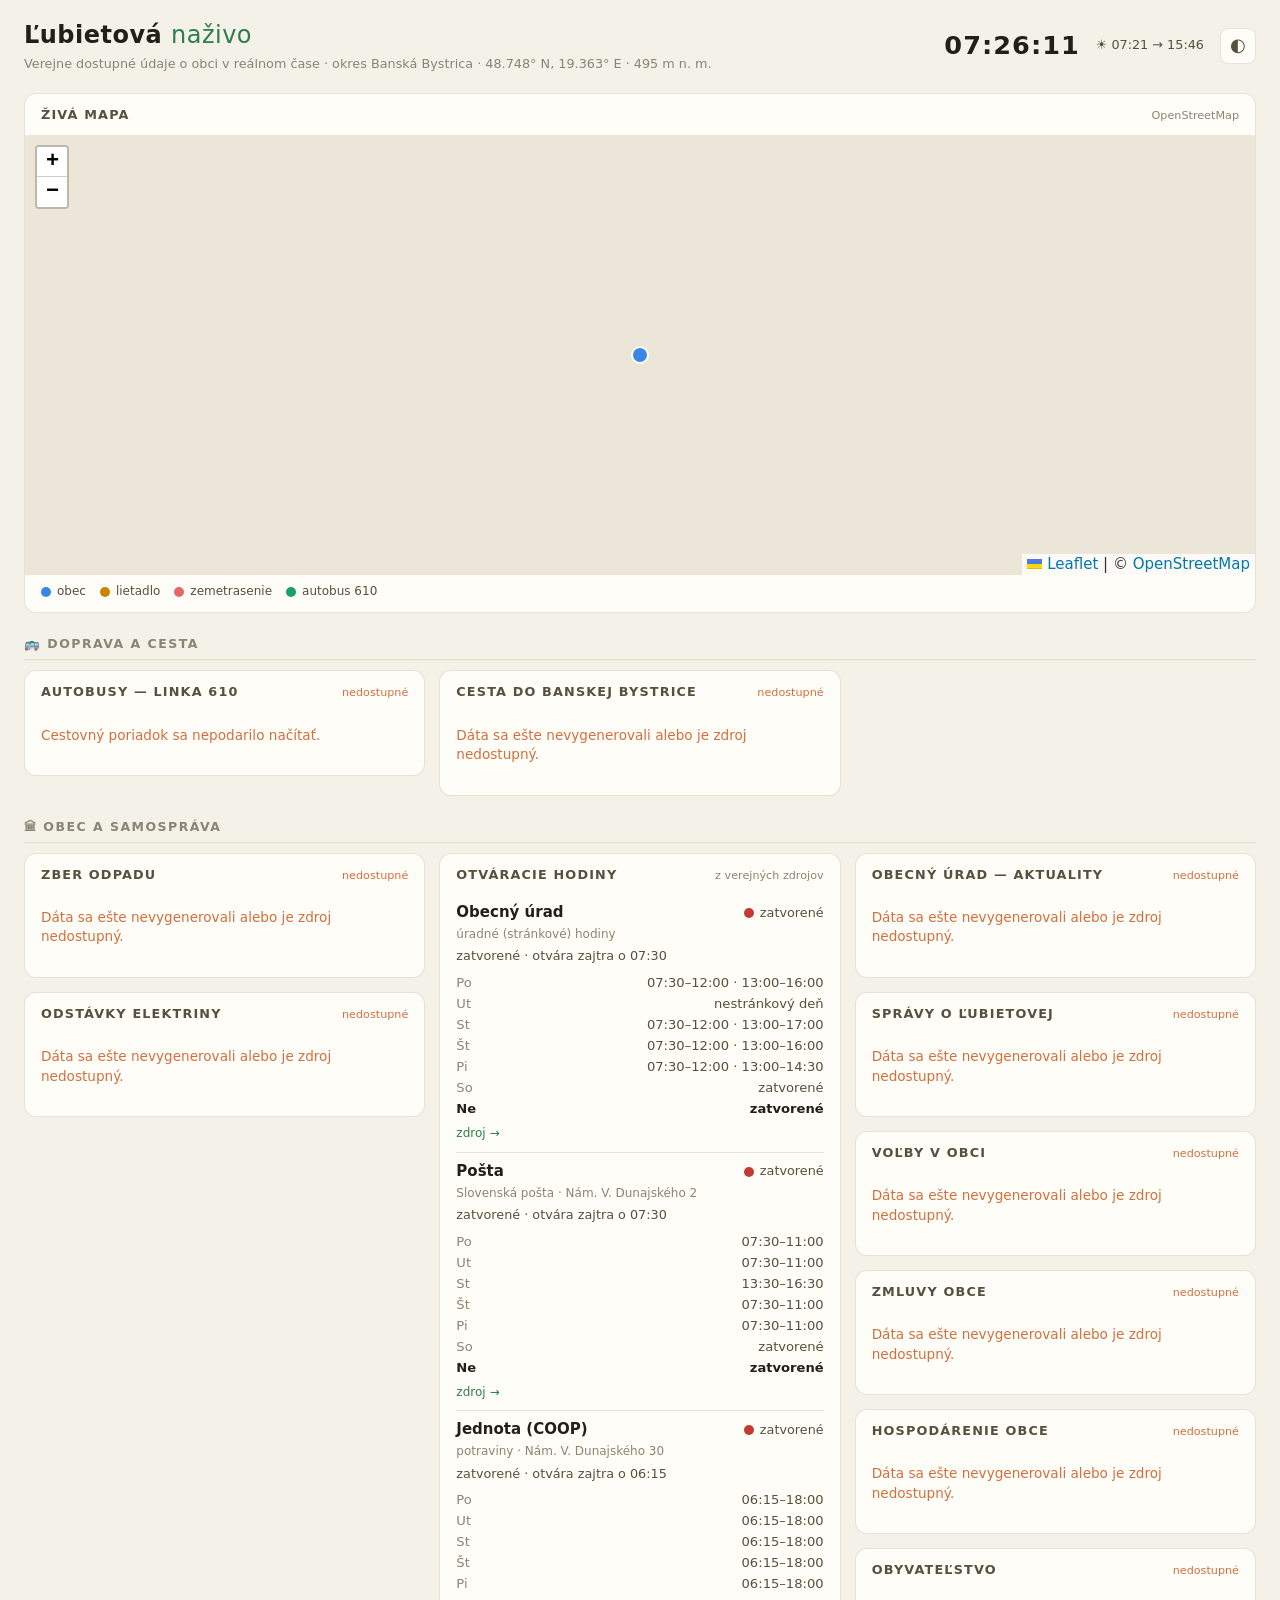
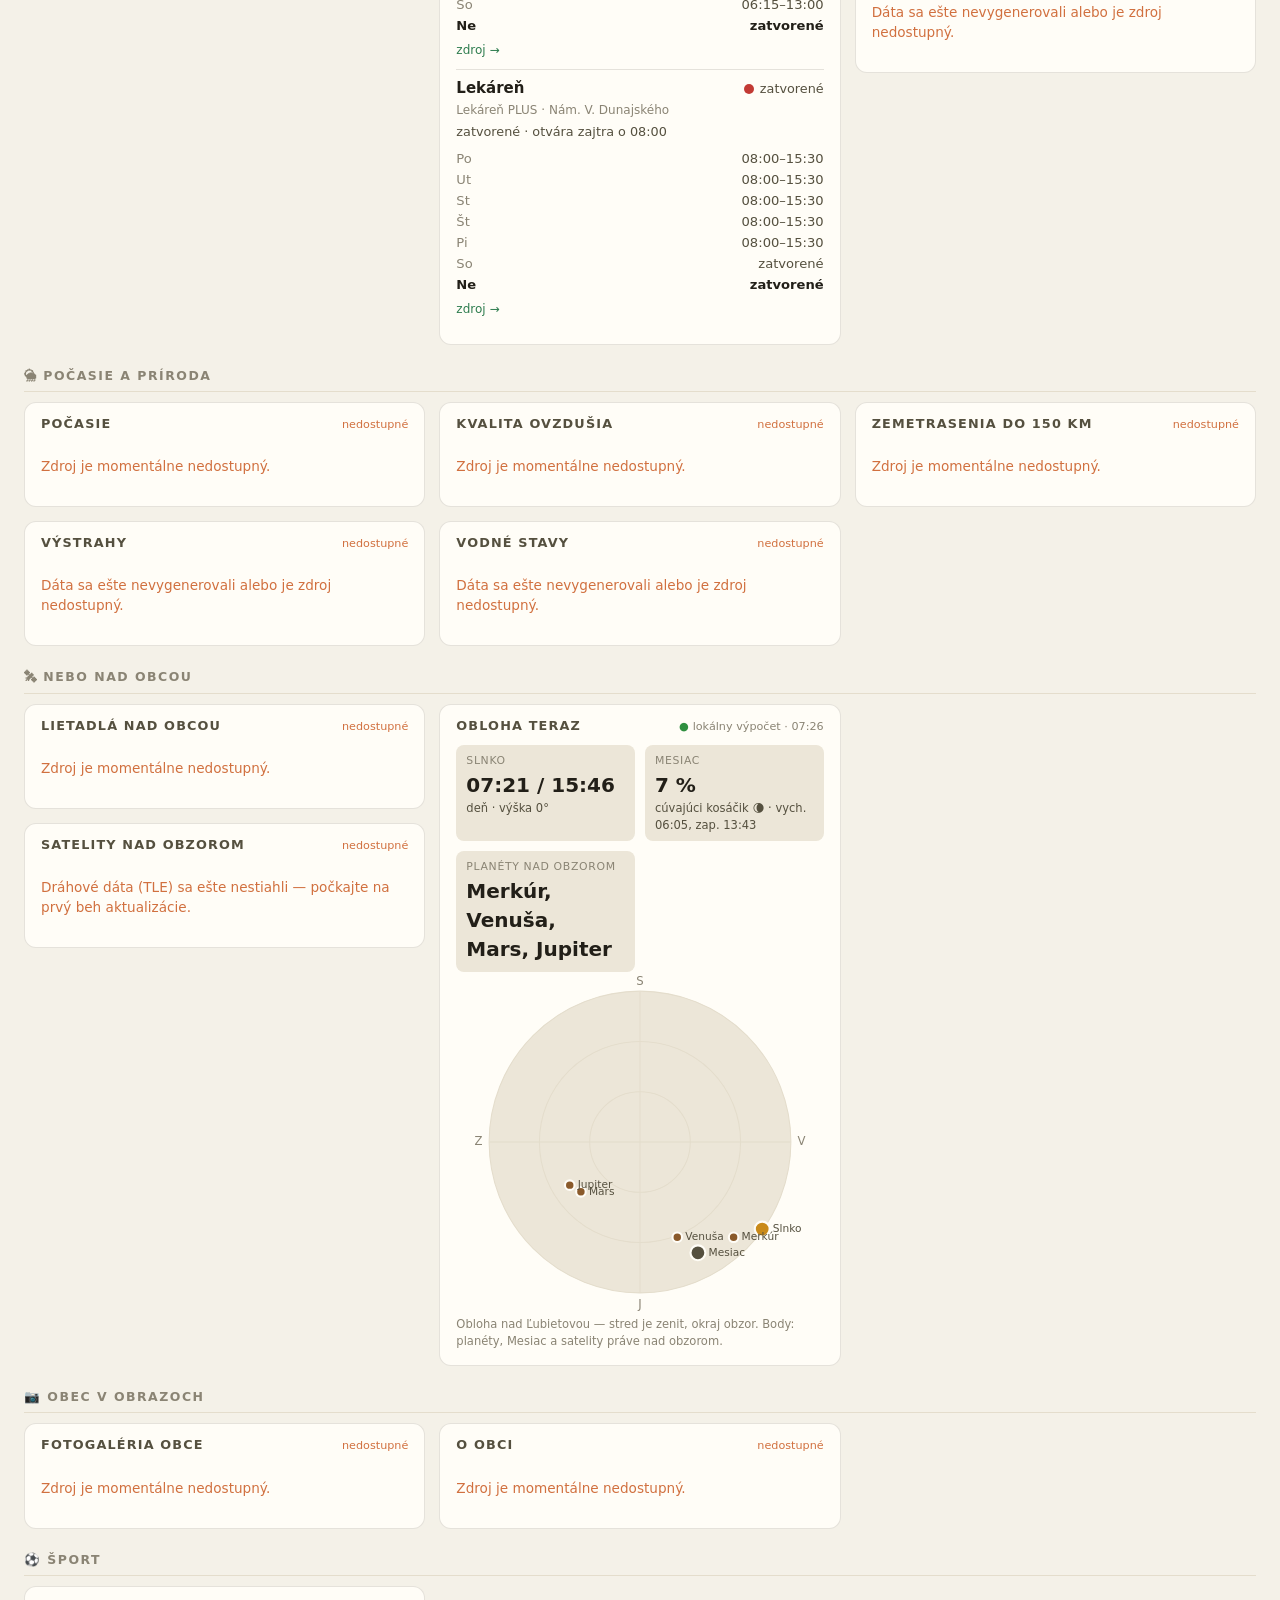
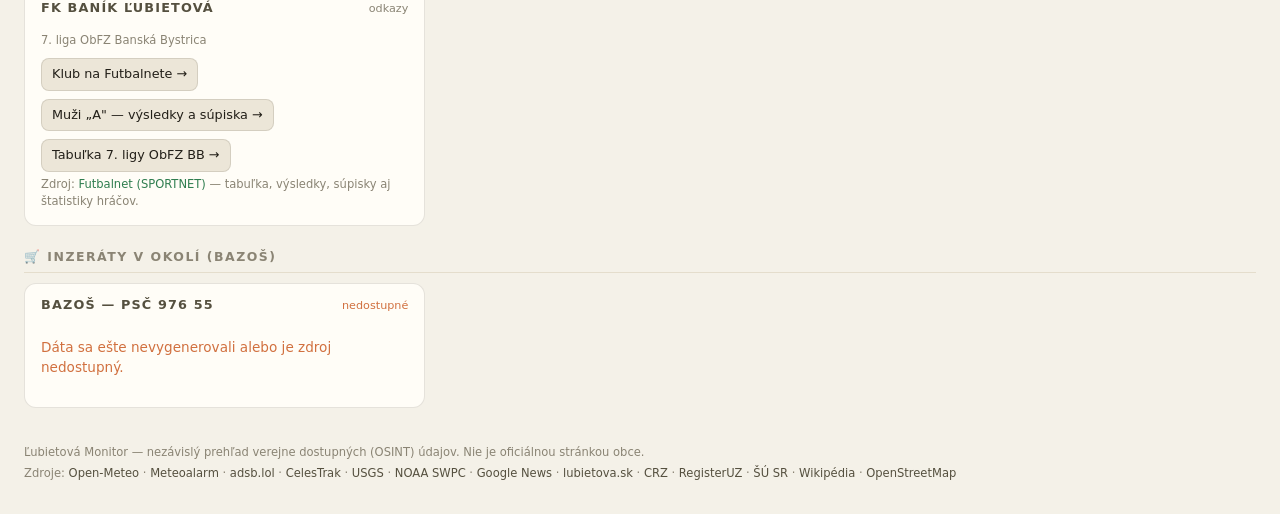
==== commit fa218411: "Nová karta: Šport — FK Baník Ľubietová (odkazy na Futbalnet) Klub hrá 7. ligu ObFZ Banská Bystrica; " ====
--- a/index.html
+++ b/index.html
@@ -242,6 +242,19 @@
         <div class="card-body" id="wiki-body"><p class="placeholder">Načítavam…</p></div>
       </section>
 
+    </div>
+  </section>
+
+  <section class="theme" aria-label="Šport">
+    <h2 class="theme-title">⚽ Šport</h2>
+    <div class="theme-grid">
+      <section class="card" id="card-football" aria-labelledby="h-football">
+        <div class="card-head">
+          <h2 id="h-football">FK Baník Ľubietová</h2>
+          <span class="card-status" data-status="football"></span>
+        </div>
+        <div class="card-body" id="football-body"><p class="placeholder">Načítavam…</p></div>
+      </section>
     </div>
   </section>
 
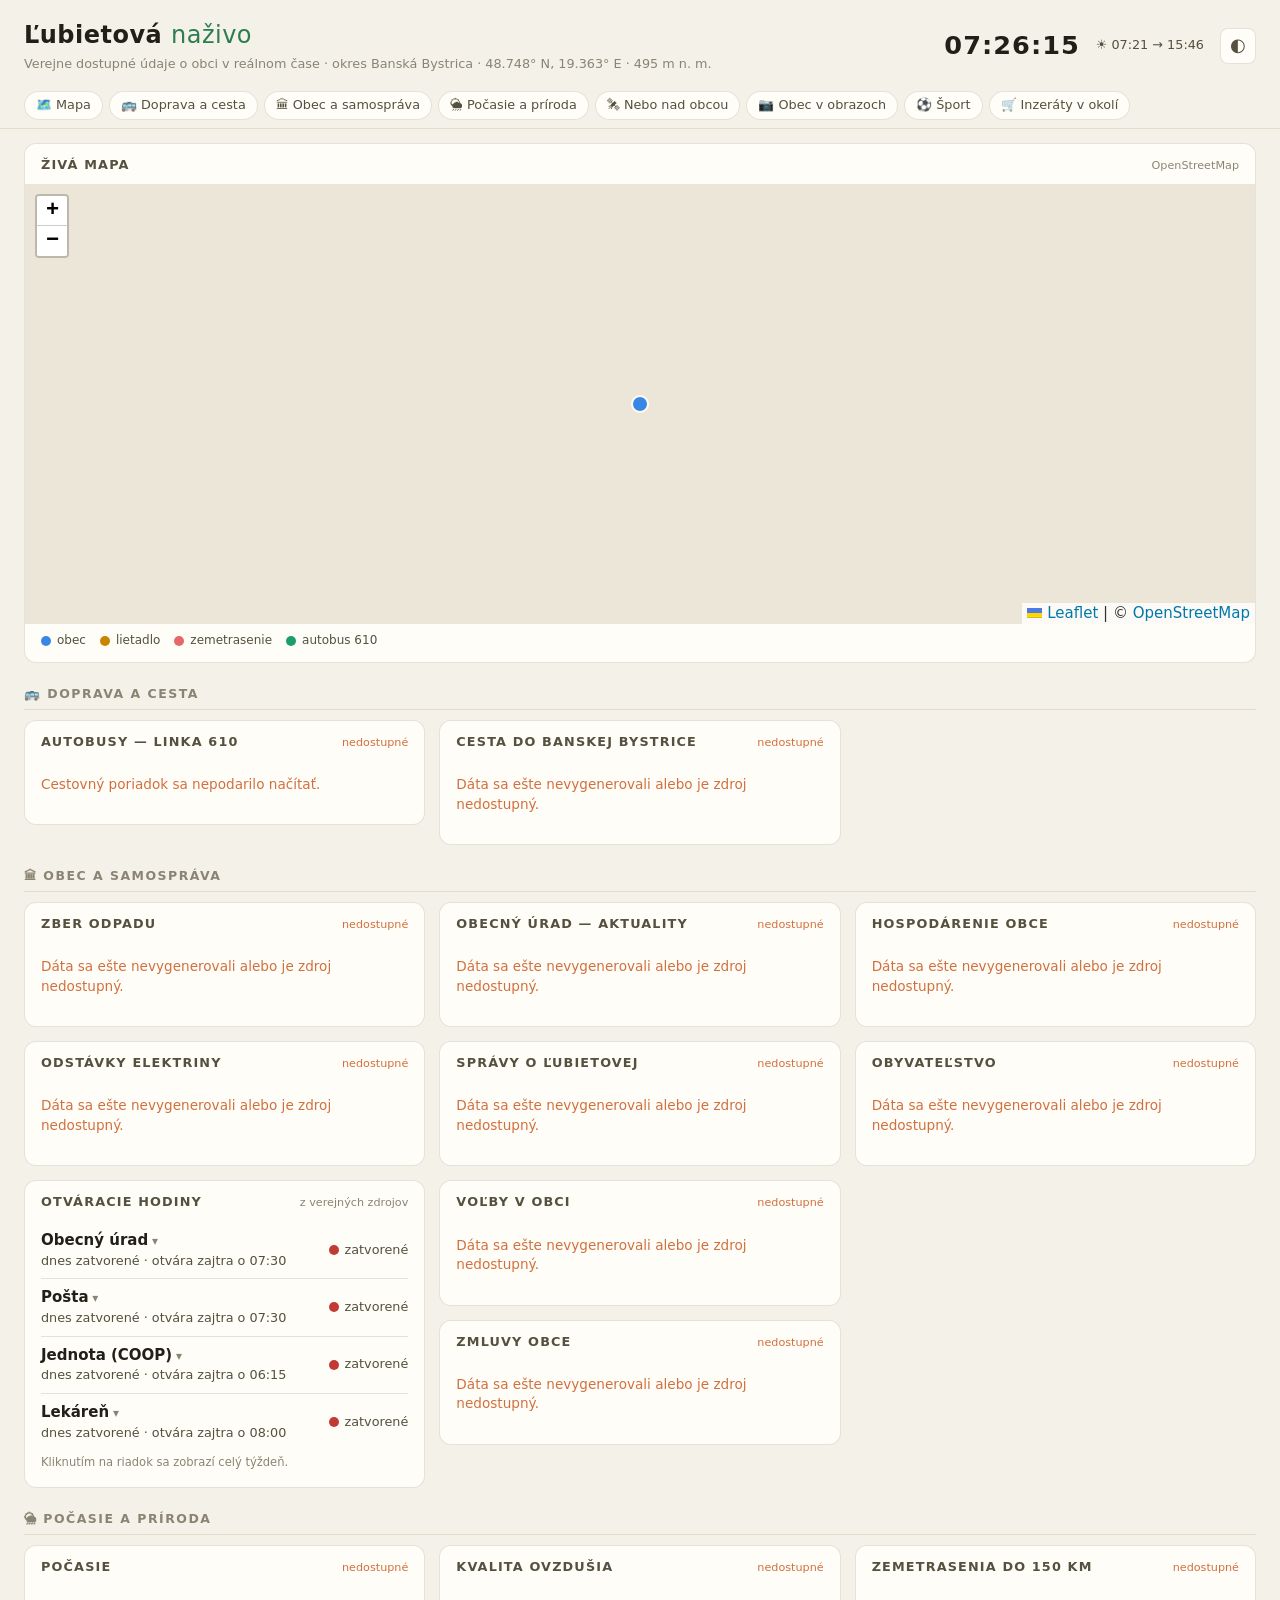
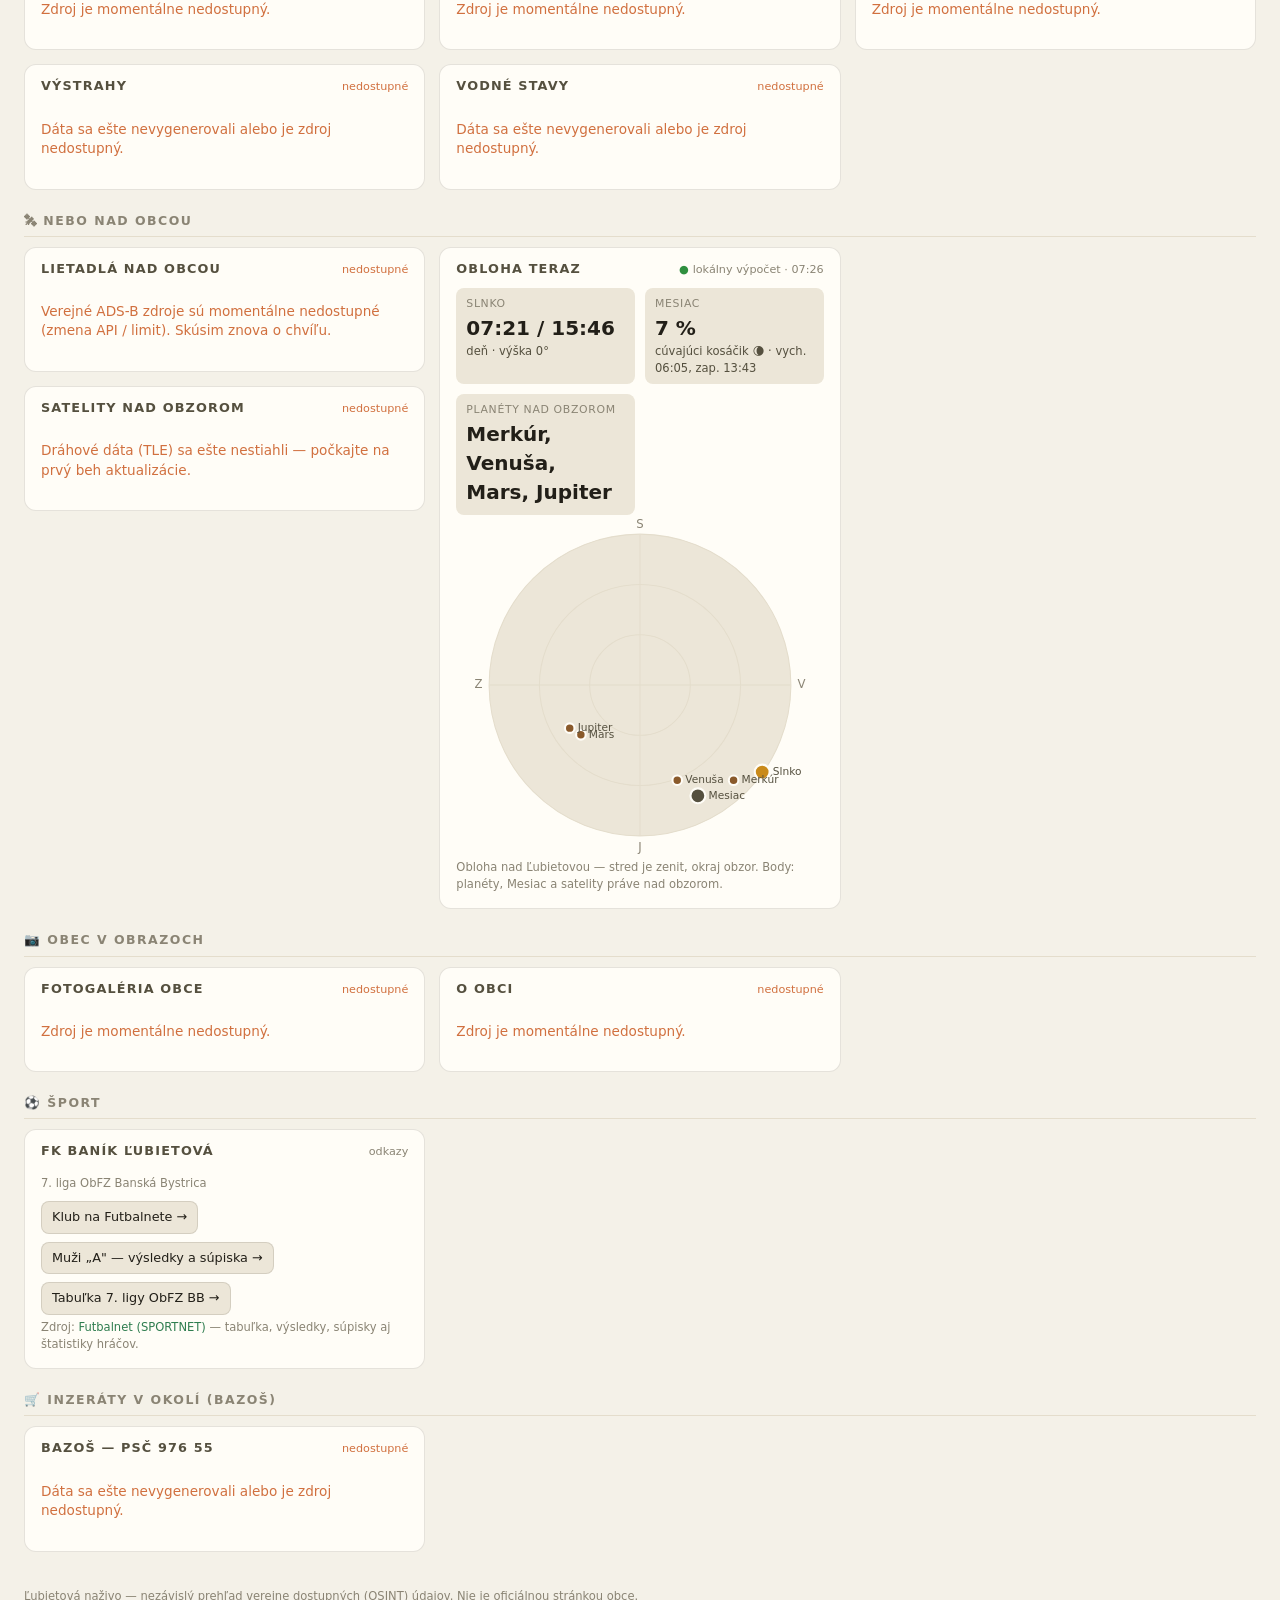
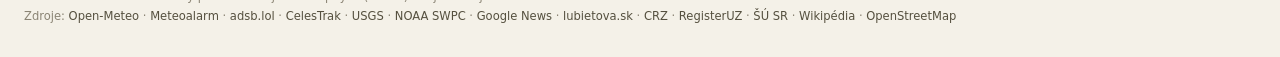
==== commit 1ae4e2b1: "UI: kompaktné otváracie hodiny, rýchla navigácia po sekciách, karta zmlúv s filtrom subjektov a rolo" ====
--- a/index.html
+++ b/index.html
@@ -23,6 +23,8 @@
   </div>
 </header>
 
+<nav class="section-nav" id="section-nav" aria-label="Sekcie stránky"></nav>
+
 <main class="themes">
 
   <section class="card card-wide" id="card-map" aria-labelledby="h-map">
@@ -274,7 +276,7 @@
 </main>
 
 <footer class="footer">
-  <p>Ľubietová Monitor — nezávislý prehľad verejne dostupných (OSINT) údajov. Nie je oficiálnou stránkou obce.</p>
+  <p>Ľubietová naživo — nezávislý prehľad verejne dostupných (OSINT) údajov. Nie je oficiálnou stránkou obce.</p>
   <p class="sources">Zdroje: <a href="https://open-meteo.com/" rel="noopener">Open-Meteo</a> ·
     <a href="https://meteoalarm.org/" rel="noopener">Meteoalarm</a> ·
     <a href="https://adsb.lol/" rel="noopener">adsb.lol</a> ·
--- a/assets/css/style.css
+++ b/assets/css/style.css
@@ -277,10 +277,14 @@
 /* Otváracie hodiny */
 .oh-place { padding: 8px 0; border-top: 1px solid var(--border); }
 .oh-place:first-child { border-top: 0; }
-.oh-head { display: flex; align-items: center; justify-content: space-between; gap: 8px; }
+.oh-head { display: flex; align-items: center; justify-content: space-between; gap: 8px; cursor: pointer; list-style: none; }
+.oh-head::-webkit-details-marker { display: none; }
+.oh-main { display: flex; flex-direction: column; min-width: 0; }
 .oh-name { font-weight: 600; }
-.oh-sub { font-size: 0.75rem; color: var(--text-muted); margin-top: 2px; }
-.oh-status { font-size: 0.8rem; color: var(--text-secondary); margin: 4px 0 6px; }
+.oh-name::after { content: " ▾"; color: var(--text-muted); font-weight: 400; font-size: 0.8em; }
+details[open] > .oh-head .oh-name::after { content: " ▴"; }
+.oh-sub { font-size: 0.75rem; color: var(--text-muted); margin: 6px 0 4px; }
+.oh-status { font-size: 0.8rem; color: var(--text-secondary); }
 .oh-week { list-style: none; margin: 0; padding: 0; }
 .oh-week li { display: flex; justify-content: space-between; gap: 10px; font-size: 0.82rem; padding: 1px 0; color: var(--text-secondary); }
 .oh-week li.oh-today { color: var(--text-primary); font-weight: 600; }
@@ -361,3 +365,30 @@
   .forecast-strip { grid-template-columns: repeat(4, 1fr); }
   .forecast-strip .forecast-day:nth-child(n+5) { display: none; }
 }
+
+/* zmluvy — rola subjektu v zmluve */
+.role-badges { display: inline-flex; flex-wrap: wrap; gap: 4px; vertical-align: middle; }
+.role-badge {
+  display: inline-block; padding: 1px 7px; border-radius: 999px; font-size: 0.7rem; font-weight: 600;
+  color: var(--badge-color, var(--text-secondary));
+  border: 1px solid color-mix(in srgb, var(--badge-color, var(--text-muted)) 55%, transparent);
+  background: color-mix(in srgb, var(--badge-color, var(--text-muted)) 10%, transparent);
+}
+
+/* rýchla navigácia po sekciách */
+.section-nav {
+  position: sticky; top: 0; z-index: 900;
+  display: flex; gap: 6px; overflow-x: auto; scrollbar-width: none;
+  padding: 8px 24px; margin-bottom: 4px;
+  background: color-mix(in srgb, var(--page) 88%, transparent);
+  backdrop-filter: blur(6px);
+  border-bottom: 1px solid var(--grid);
+}
+.section-nav::-webkit-scrollbar { display: none; }
+.section-nav a {
+  flex: none; padding: 4px 11px; border-radius: 999px; font-size: 0.8rem; white-space: nowrap;
+  color: var(--text-secondary); background: var(--surface-1); border: 1px solid var(--border);
+}
+.section-nav a:hover { color: var(--text-primary); border-color: var(--accent); text-decoration: none; }
+.theme, #card-map { scroll-margin-top: 52px; }
+@media (max-width: 700px) { .section-nav { padding: 8px 12px; } }
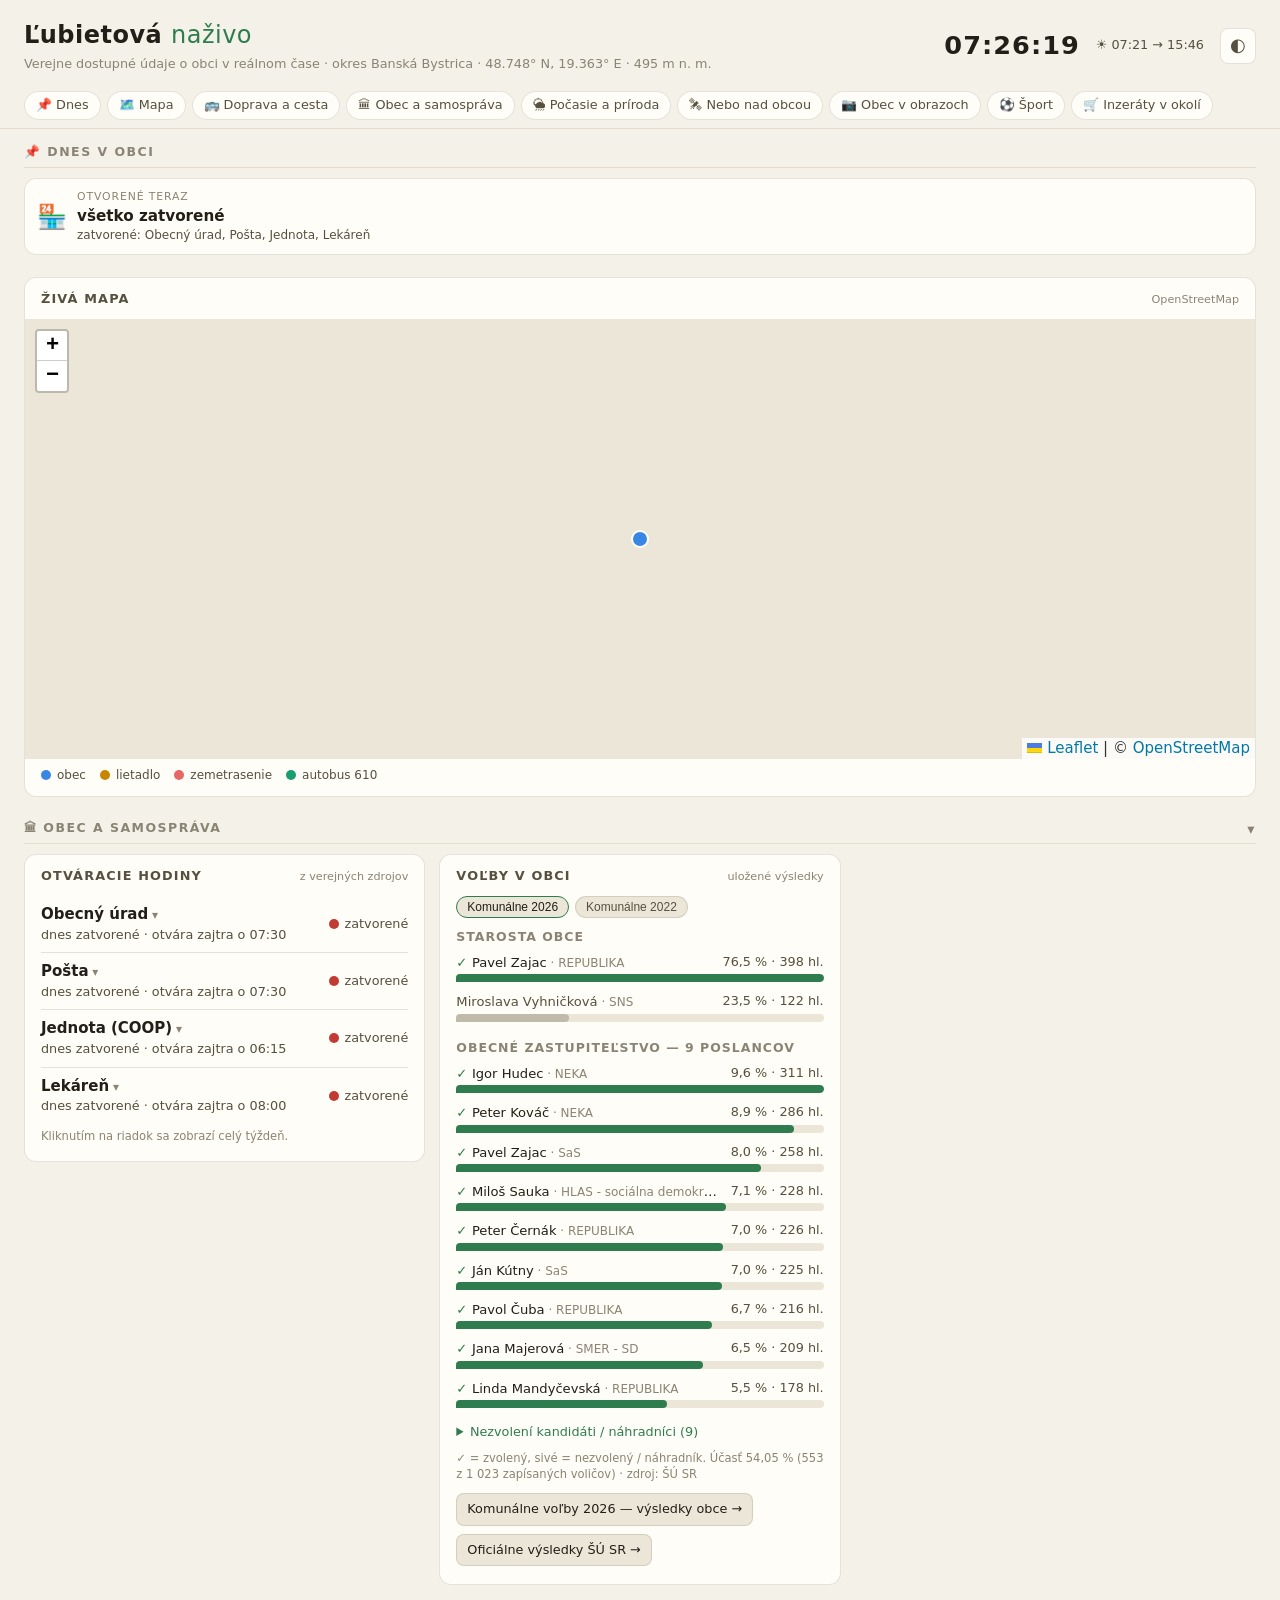
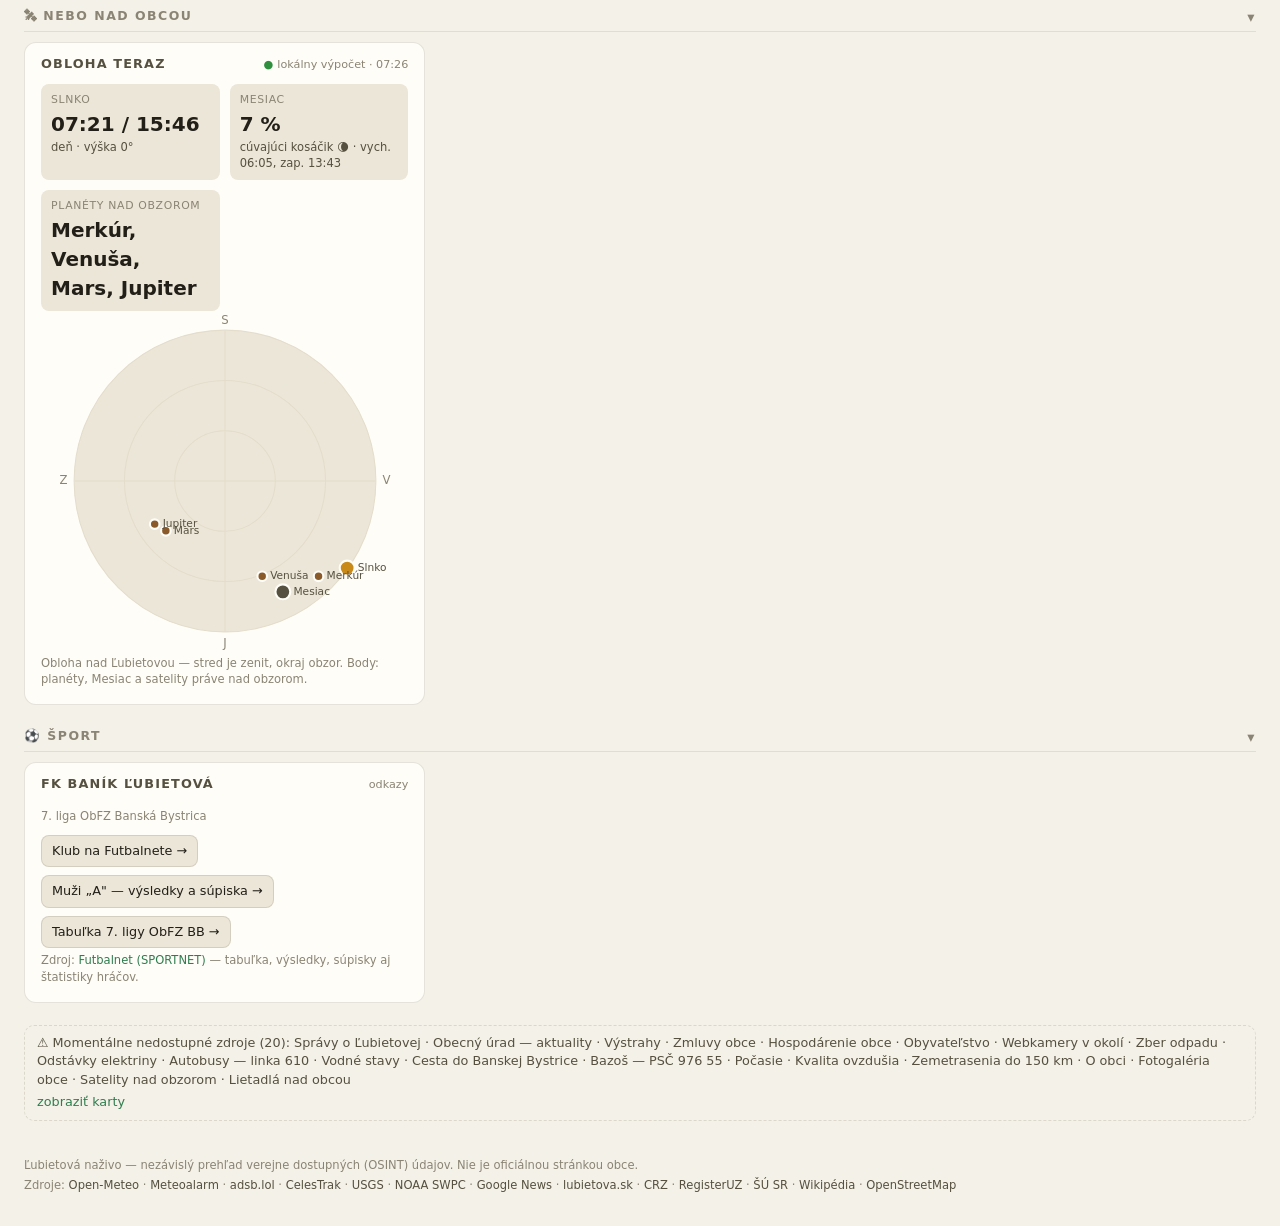
==== commit 7250aece: "Pás „Dnes v obci“, zbaliteľné sekcie, nedostupné zdroje v jednom riadku, označenie starých dát - tod" ====
--- a/index.html
+++ b/index.html
@@ -27,6 +27,12 @@
 
 <main class="themes">
 
+  <section class="today" id="today" aria-labelledby="h-today">
+    <h2 class="theme-title" id="h-today">📌 Dnes v obci</h2>
+    <div class="today-tiles" id="today-tiles"></div>
+    <p class="today-foot" id="today-foot"></p>
+  </section>
+
   <section class="card card-wide" id="card-map" aria-labelledby="h-map">
     <div class="card-head">
       <h2 id="h-map">Živá mapa</h2>
@@ -272,6 +278,8 @@
       </section>
     </div>
   </section>
+
+  <p class="unavailable" id="unavailable" hidden></p>
 
 </main>
 
--- a/assets/css/style.css
+++ b/assets/css/style.css
@@ -390,5 +390,56 @@
   color: var(--text-secondary); background: var(--surface-1); border: 1px solid var(--border);
 }
 .section-nav a:hover { color: var(--text-primary); border-color: var(--accent); text-decoration: none; }
-.theme, #card-map { scroll-margin-top: 52px; }
+.theme, .today, #card-map, .card { scroll-margin-top: 52px; }
 @media (max-width: 700px) { .section-nav { padding: 8px 12px; } }
+
+/* voľby — zvolení vs. nezvolení, podsekcie */
+.sub-title { margin: 12px 0 2px; font-size: 0.78rem; font-weight: 600; text-transform: uppercase; letter-spacing: 0.08em; color: var(--text-muted); }
+.sub-title:first-child { margin-top: 0; }
+.hbar-party { color: var(--text-muted); font-size: 0.75rem; }
+.hbar-check { color: var(--accent); font-weight: 700; }
+.hbar-row.is-out .hbar-name { color: var(--text-secondary); }
+.hbar-row.is-out .hbar-fill { background: var(--text-muted); opacity: 0.45; }
+.more-rows { margin-top: 6px; }
+.more-rows > summary { cursor: pointer; font-size: 0.8rem; color: var(--accent); padding: 4px 0; }
+.check-row { display: flex; align-items: center; gap: 6px; font-size: 0.8rem; color: var(--text-secondary); cursor: pointer; margin: 0 0 6px; }
+.check-row input { accent-color: var(--accent); margin: 0; }
+
+/* ---------- Dnes v obci ---------- */
+.today-tiles { display: grid; grid-template-columns: repeat(auto-fit, minmax(210px, 1fr)); gap: 10px; }
+.today-tile {
+  display: flex; align-items: center; gap: 10px; padding: 10px 12px; min-width: 0;
+  background: var(--surface-1); border: 1px solid var(--border); border-radius: 12px;
+  color: var(--text-primary);
+}
+.today-tile:hover { text-decoration: none; border-color: var(--accent); }
+.today-tile[data-tone="soon"] { border-color: var(--accent); }
+.today-tile[data-tone="warn"] { border-color: var(--status-serious); background: color-mix(in srgb, var(--status-serious) 8%, var(--surface-1)); }
+.today-icon { font-size: 1.5rem; line-height: 1; flex: none; }
+.today-text { display: flex; flex-direction: column; min-width: 0; }
+.today-label { font-size: 0.68rem; text-transform: uppercase; letter-spacing: 0.08em; color: var(--text-muted); }
+.today-value { font-weight: 600; font-size: 0.95rem; overflow: hidden; text-overflow: ellipsis; white-space: nowrap; }
+.today-sub { font-size: 0.75rem; color: var(--text-secondary); overflow: hidden; text-overflow: ellipsis; white-space: nowrap; }
+.today-foot { margin: 8px 0 0; font-size: 0.75rem; color: var(--text-muted); }
+.today-foot.stale, .card-status.stale { color: var(--status-serious); }
+.today-foot:empty { display: none; }
+
+/* ---------- zbaliteľné sekcie ---------- */
+.theme > .theme-title { cursor: pointer; user-select: none; }
+.theme > .theme-title::after { content: "▾"; float: right; font-size: 0.9rem; }
+.theme.collapsed > .theme-title::after { content: "▸"; }
+.theme.collapsed > .theme-title { margin-bottom: 0; }
+.theme.collapsed > .theme-grid { display: none; }
+
+/* ---------- nedostupné zdroje v jednom riadku ---------- */
+.card.is-unavailable { display: none; }
+body.show-unavailable .card.is-unavailable { display: block; }
+body:not(.show-unavailable) .theme:not(:has(.card:not(.is-unavailable):not([hidden]))) { display: none; }
+.unavailable {
+  margin: 0; padding: 8px 12px; font-size: 0.8rem; color: var(--text-secondary);
+  border: 1px dashed var(--border); border-radius: 10px;
+  display: flex; flex-wrap: wrap; gap: 4px 12px; align-items: baseline;
+}
+.unavailable[hidden] { display: none; }
+.linklike { background: none; border: 0; padding: 0; font: inherit; color: var(--accent); cursor: pointer; }
+.linklike:hover { text-decoration: underline; }
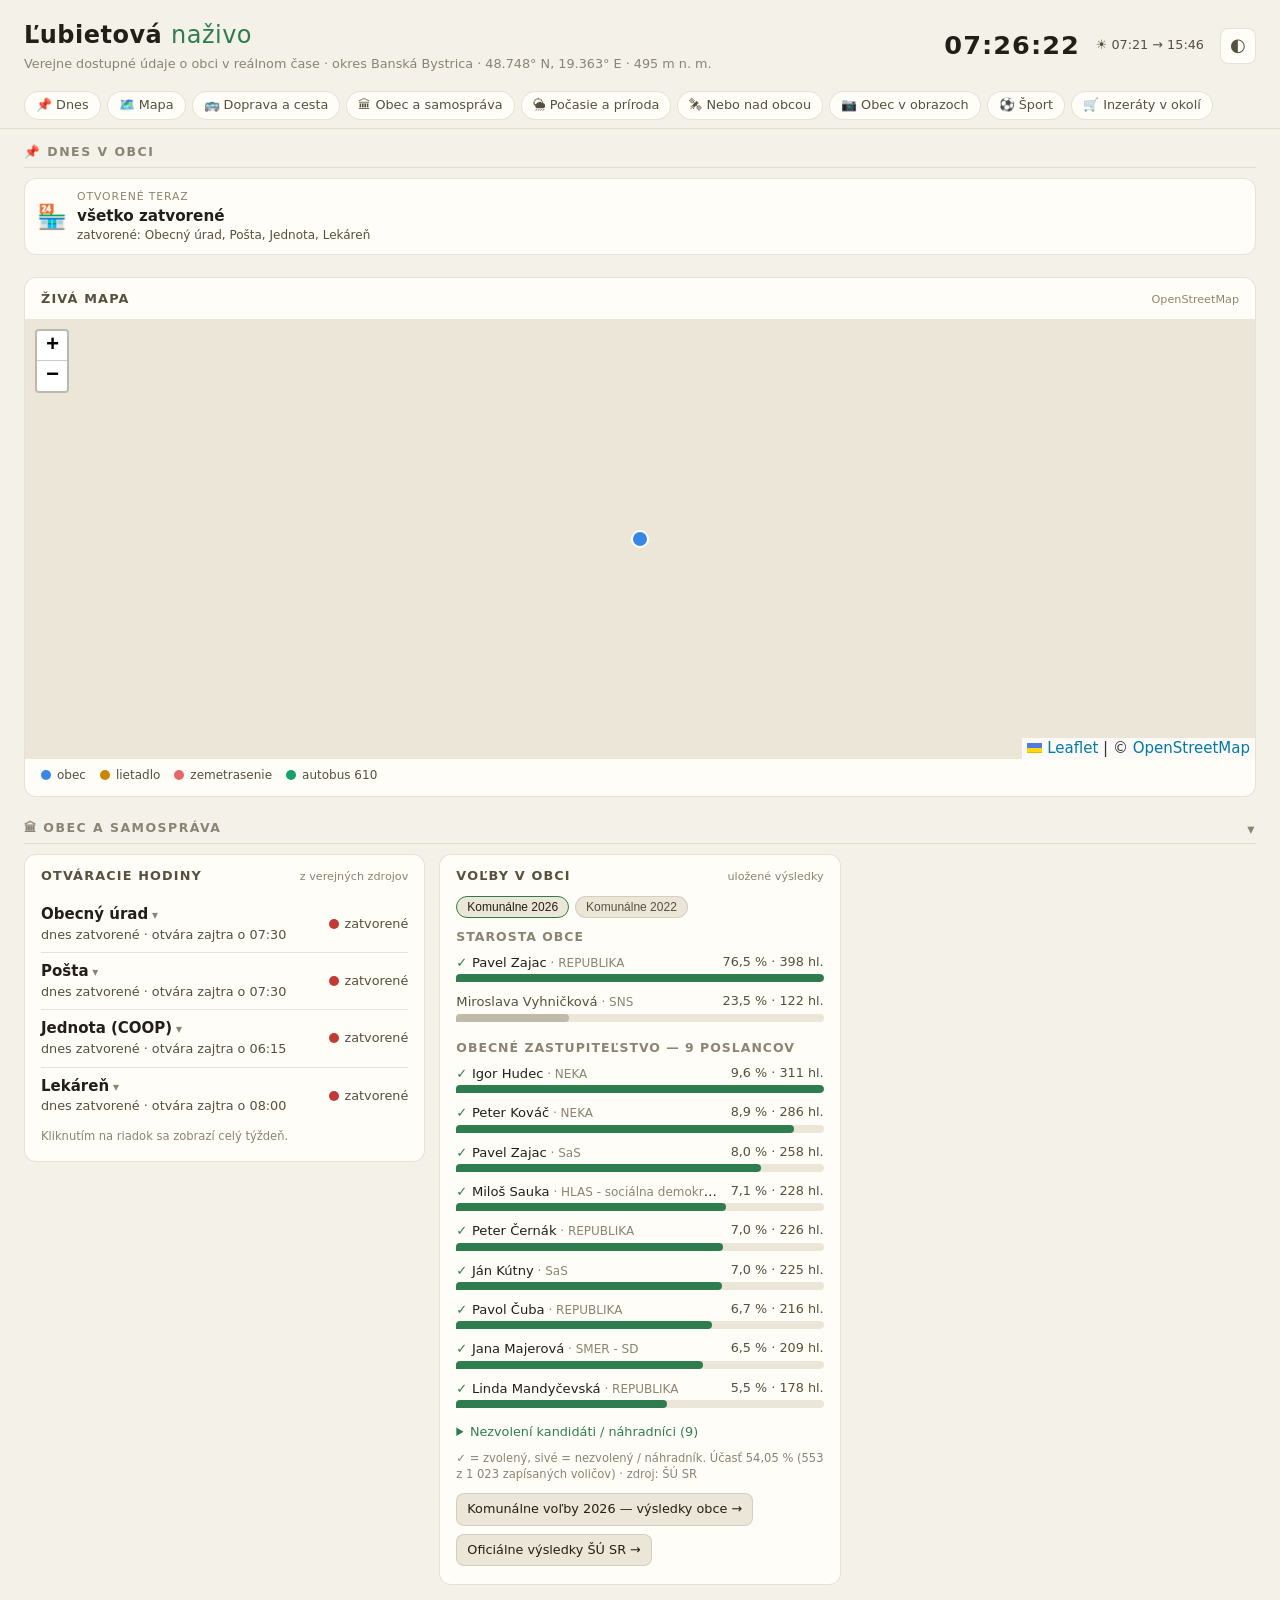
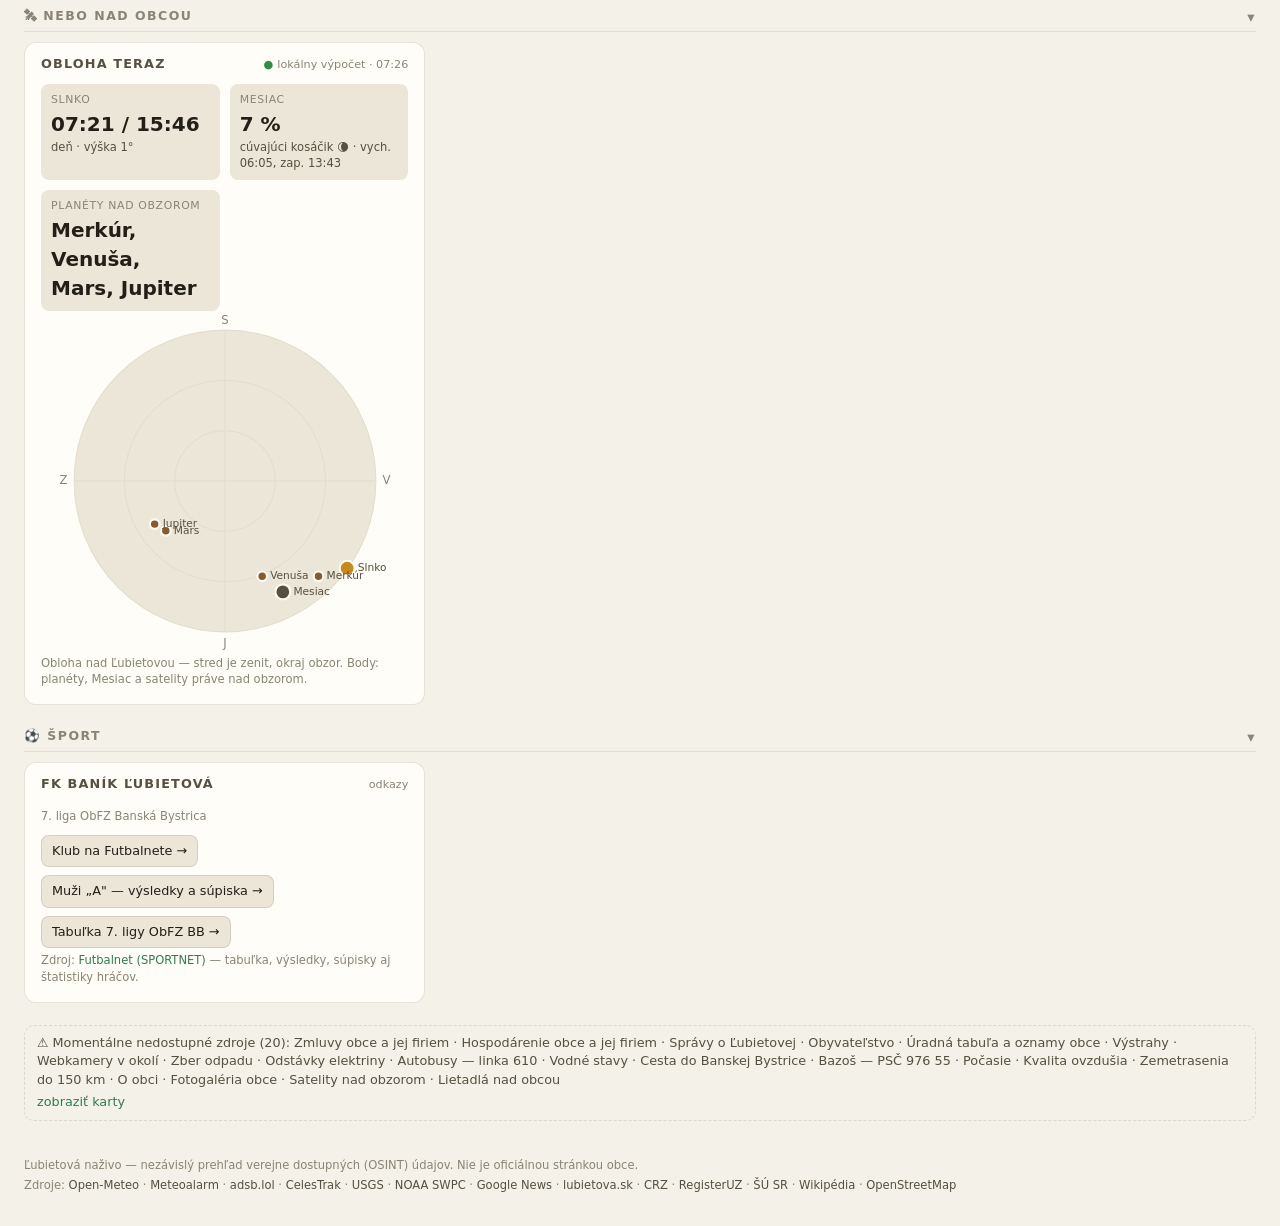
==== commit 22ba2312: "Hospodárenie lesov a píly, zmluvy do hĺbky, úradná tabuľa/oznamy/zastupiteľstvo, cache pomalých zdro" ====
--- a/index.html
+++ b/index.html
@@ -95,7 +95,7 @@
 
       <section class="card" id="card-obec" aria-labelledby="h-obec">
         <div class="card-head">
-          <h2 id="h-obec">Obecný úrad — aktuality</h2>
+          <h2 id="h-obec">Úradná tabuľa a oznamy obce</h2>
           <span class="card-status" data-status="obec"></span>
         </div>
         <div class="card-body" id="obec-body"><p class="placeholder">Načítavam…</p></div>
@@ -119,7 +119,7 @@
 
       <section class="card" id="card-contracts" aria-labelledby="h-contracts">
         <div class="card-head">
-          <h2 id="h-contracts">Zmluvy obce</h2>
+          <h2 id="h-contracts">Zmluvy obce a jej firiem</h2>
           <span class="card-status" data-status="contracts"></span>
         </div>
         <div class="card-body" id="contracts-body"><p class="placeholder">Načítavam…</p></div>
@@ -127,7 +127,7 @@
 
       <section class="card" id="card-finance" aria-labelledby="h-finance">
         <div class="card-head">
-          <h2 id="h-finance">Hospodárenie obce</h2>
+          <h2 id="h-finance">Hospodárenie obce a jej firiem</h2>
           <span class="card-status" data-status="finance"></span>
         </div>
         <div class="card-body" id="finance-body"><p class="placeholder">Načítavam…</p></div>
--- a/assets/css/style.css
+++ b/assets/css/style.css
@@ -443,3 +443,14 @@
 .unavailable[hidden] { display: none; }
 .linklike { background: none; border: 0; padding: 0; font: inherit; color: var(--accent); cursor: pointer; }
 .linklike:hover { text-decoration: underline; }
+
+/* ---------- hospodárenie ---------- */
+.fin-hero { font-size: 1.6rem; white-space: nowrap; }
+.fin-hero.is-loss, .fin-table td.neg { color: var(--status-critical); }
+.fin-hero.is-profit, .fin-table td.pos { color: var(--status-good); }
+.fin-table { width: 100%; border-collapse: collapse; font-size: 0.8rem; font-variant-numeric: tabular-nums; margin-top: 6px; }
+.fin-table th { text-align: right; font-weight: 600; color: var(--text-muted); font-size: 0.7rem; text-transform: uppercase; letter-spacing: 0.06em; padding: 3px 0 3px 8px; }
+.fin-table td { text-align: right; padding: 3px 0 3px 8px; border-top: 1px solid var(--grid); white-space: nowrap; }
+.fin-table th:first-child, .fin-table td:first-child { text-align: left; padding-left: 0; }
+.contract-stats { margin: 4px 0 10px; }
+.contract-stats:empty { display: none; }
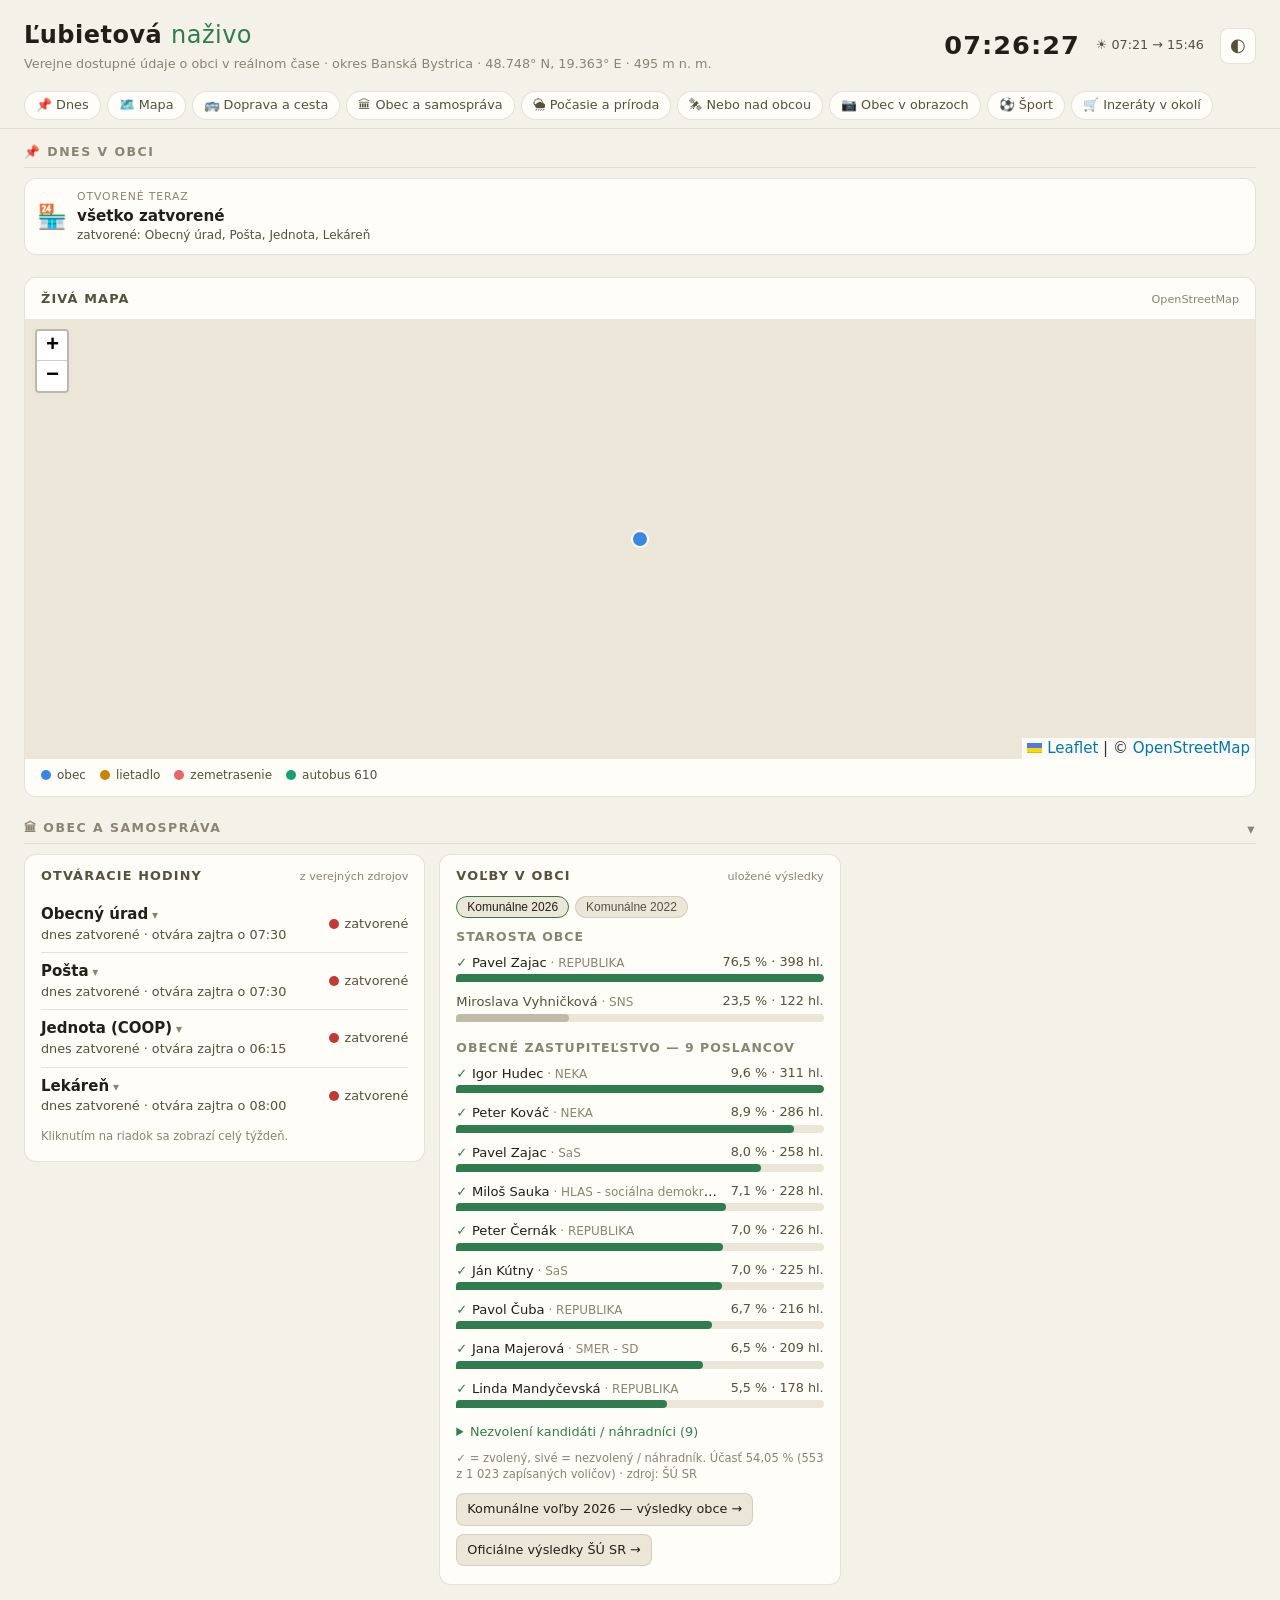
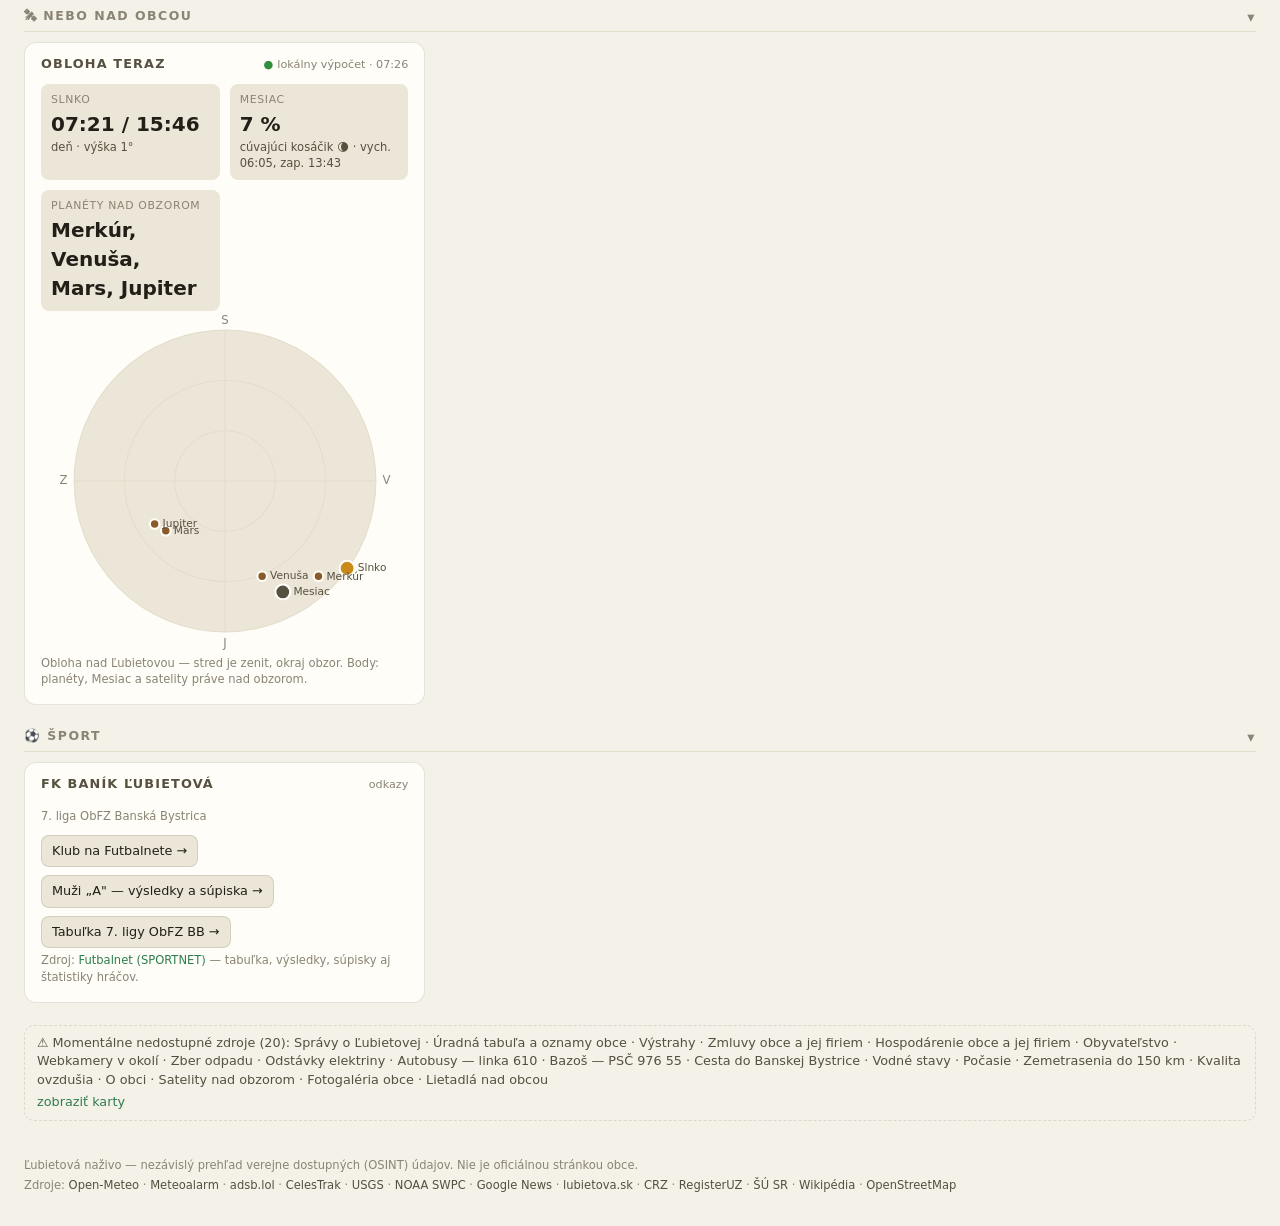
==== commit c0a6f36c: "PWA: inštalácia ako aplikácia + offline režim - manifest.webmanifest (názov, farby, ikony vrátane ma" ====
--- a/index.html
+++ b/index.html
@@ -5,7 +5,15 @@
 <meta name="viewport" content="width=device-width, initial-scale=1">
 <title>Ľubietová naživo</title>
 <meta name="description" content="Monitorovací dashboard obce Ľubietová — počasie, ovzdušie, lietadlá a satelity nad obcou, správy, transparentnosť obce a ďalšie verejne dostupné údaje v reálnom čase.">
-<link rel="icon" href="data:image/svg+xml,<svg xmlns='http://www.w3.org/2000/svg' viewBox='0 0 100 100'><text y='.9em' font-size='90'>🛰️</text></svg>">
+<link rel="icon" href="assets/icons/icon.svg" type="image/svg+xml">
+<link rel="icon" href="assets/icons/icon-192.png" type="image/png" sizes="192x192">
+<link rel="manifest" href="manifest.webmanifest">
+<link rel="apple-touch-icon" href="assets/icons/apple-touch-icon.png">
+<meta name="theme-color" content="#2f7d4f">
+<meta name="apple-mobile-web-app-capable" content="yes">
+<meta name="mobile-web-app-capable" content="yes">
+<meta name="apple-mobile-web-app-title" content="Ľubietová">
+<meta name="apple-mobile-web-app-status-bar-style" content="default">
 <link rel="stylesheet" href="assets/vendor/leaflet/leaflet.css">
 <link rel="stylesheet" href="assets/css/style.css">
 </head>
@@ -19,6 +27,7 @@
   <div class="topbar-status">
     <div class="clock" id="clock" aria-live="off">--:--:--</div>
     <div class="topbar-meta" id="topbar-sun">—</div>
+    <button class="install-btn" id="install-btn" type="button" hidden>⬇ Inštalovať</button>
     <button class="theme-toggle" id="theme-toggle" title="Prepnúť svetlý/tmavý režim" aria-label="Prepnúť tému">◐</button>
   </div>
 </header>
@@ -282,6 +291,12 @@
   <p class="unavailable" id="unavailable" hidden></p>
 
 </main>
+
+<dialog class="install-help" id="install-help">
+  <h2>Pridať na plochu</h2>
+  <p id="install-help-text"></p>
+  <form method="dialog"><button class="btn-link">Rozumiem</button></form>
+</dialog>
 
 <footer class="footer">
   <p>Ľubietová naživo — nezávislý prehľad verejne dostupných (OSINT) údajov. Nie je oficiálnou stránkou obce.</p>
--- a/assets/css/style.css
+++ b/assets/css/style.css
@@ -454,3 +454,21 @@
 .fin-table th:first-child, .fin-table td:first-child { text-align: left; padding-left: 0; }
 .contract-stats { margin: 4px 0 10px; }
 .contract-stats:empty { display: none; }
+.hero-small { font-size: 1.8rem; }
+
+/* ---------- PWA: inštalácia ---------- */
+.install-btn {
+  background: var(--accent); color: #fff; border: 0; border-radius: 8px;
+  height: 36px; padding: 0 12px; font: inherit; font-size: 0.85rem; font-weight: 600; cursor: pointer;
+  white-space: nowrap;
+}
+@media (max-width: 420px) { .install-btn { padding: 0 9px; font-size: 0.8rem; } .topbar-status { gap: 10px; } }
+.install-btn:hover { filter: brightness(1.08); }
+.install-btn[hidden] { display: none; }
+.install-help {
+  max-width: 340px; border: 1px solid var(--border); border-radius: 12px;
+  background: var(--surface-1); color: var(--text-primary); padding: 16px 18px;
+}
+.install-help::backdrop { background: rgb(0 0 0 / 0.35); }
+.install-help h2 { margin: 0 0 8px; font-size: 1rem; }
+.install-help p { margin: 0 0 12px; font-size: 0.9rem; line-height: 1.45; }
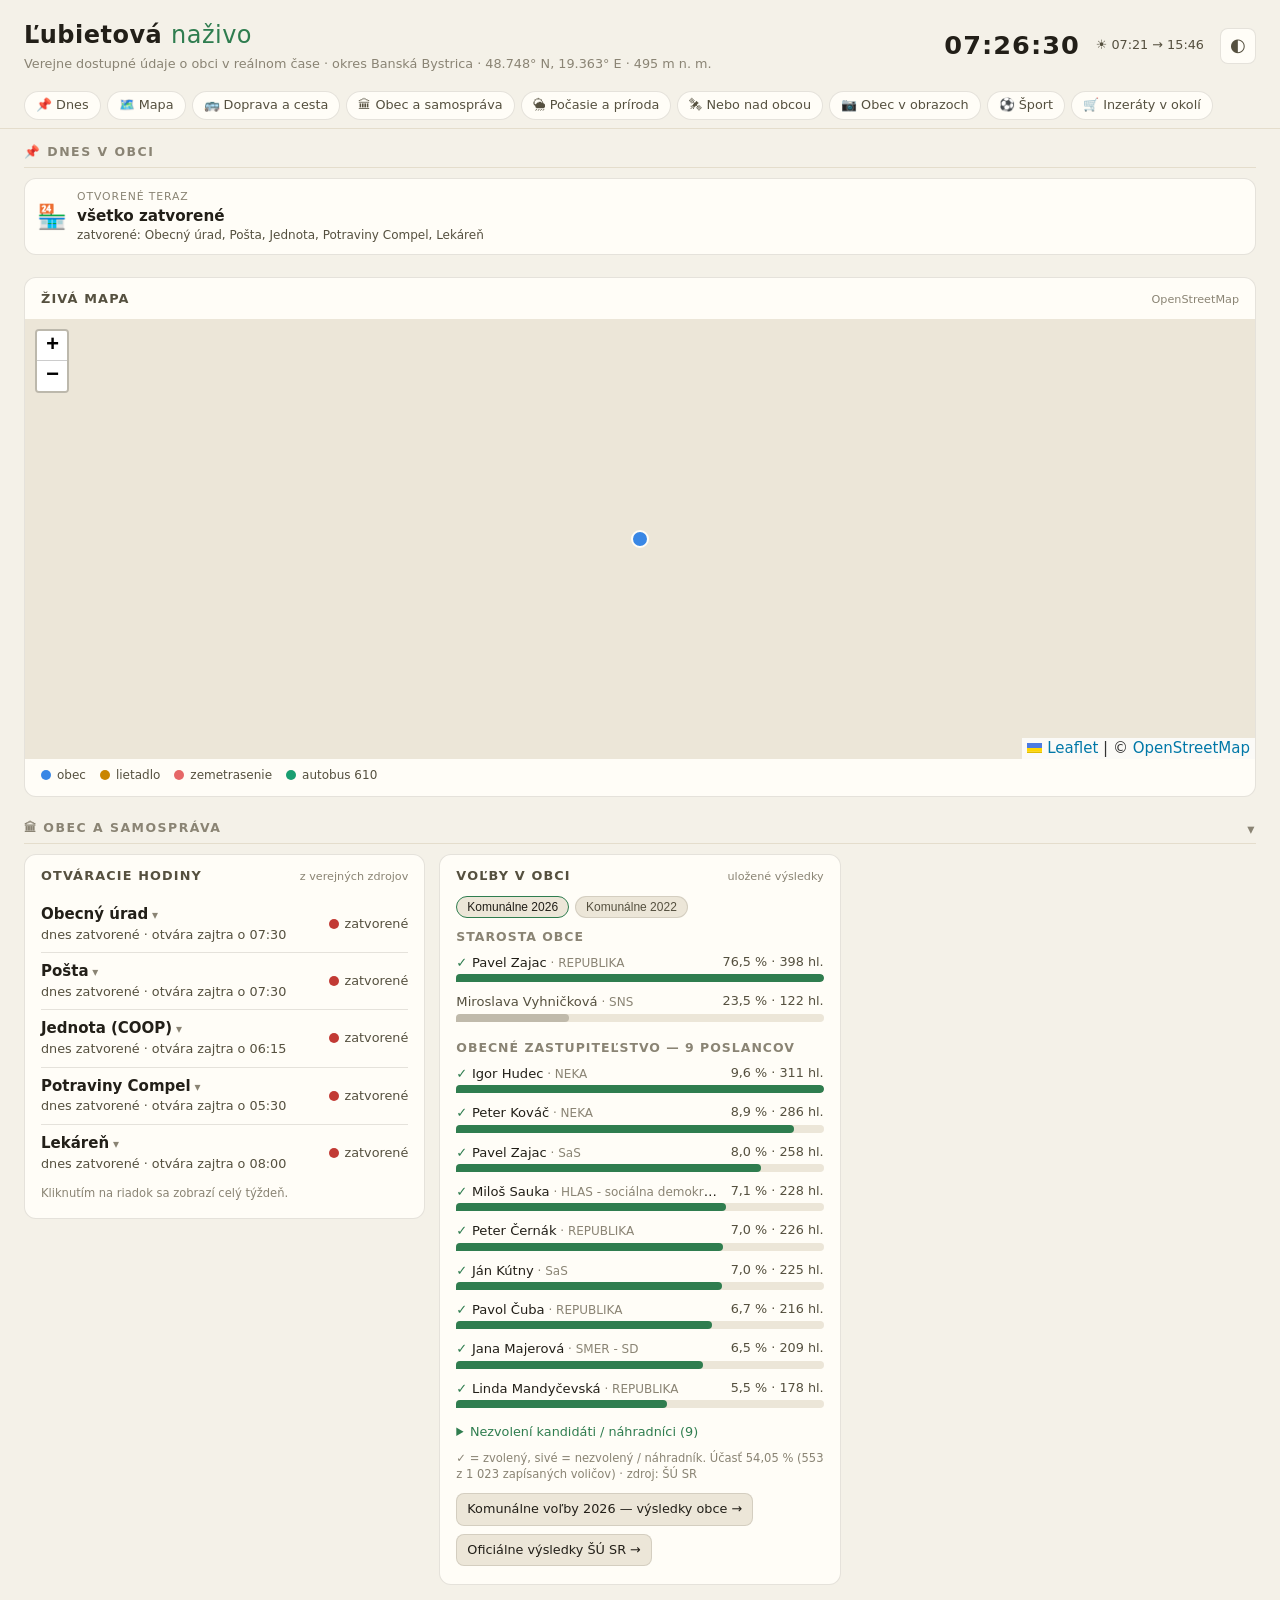
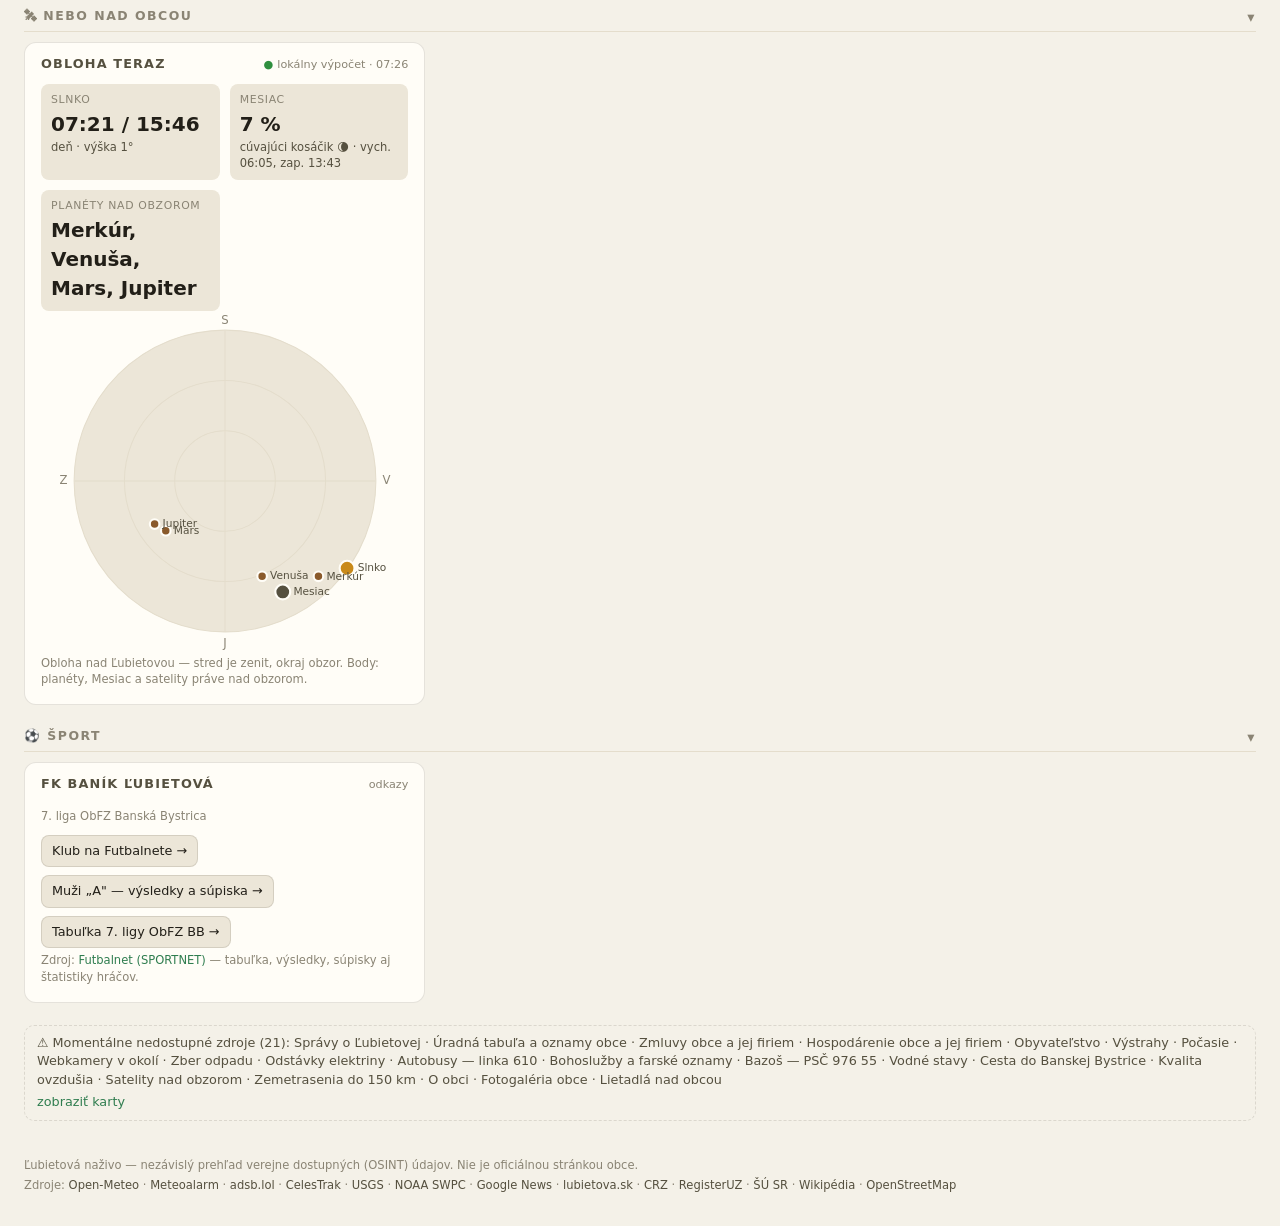
==== commit 485b6e4d: "Bohoslužby a farské oznamy: farnosť Medzibrod (filiálka Ľubietová) - church.mjs: RSS kalendár bohosl" ====
--- a/index.html
+++ b/index.html
@@ -110,6 +110,14 @@
         <div class="card-body" id="obec-body"><p class="placeholder">Načítavam…</p></div>
       </section>
 
+      <section class="card" id="card-church" aria-labelledby="h-church">
+        <div class="card-head">
+          <h2 id="h-church">Bohoslužby a farské oznamy</h2>
+          <span class="card-status" data-status="church"></span>
+        </div>
+        <div class="card-body" id="church-body"><p class="placeholder">Načítavam…</p></div>
+      </section>
+
       <section class="card" id="card-news" aria-labelledby="h-news">
         <div class="card-head">
           <h2 id="h-news">Správy o Ľubietovej</h2>
--- a/assets/css/style.css
+++ b/assets/css/style.css
@@ -472,3 +472,5 @@
 .install-help::backdrop { background: rgb(0 0 0 / 0.35); }
 .install-help h2 { margin: 0 0 8px; font-size: 1rem; }
 .install-help p { margin: 0 0 12px; font-size: 0.9rem; line-height: 1.45; }
+.bus-day { margin: 0 0 8px; font-size: 0.8rem; color: var(--text-secondary); }
+.church-next .item-title b { color: var(--accent); }
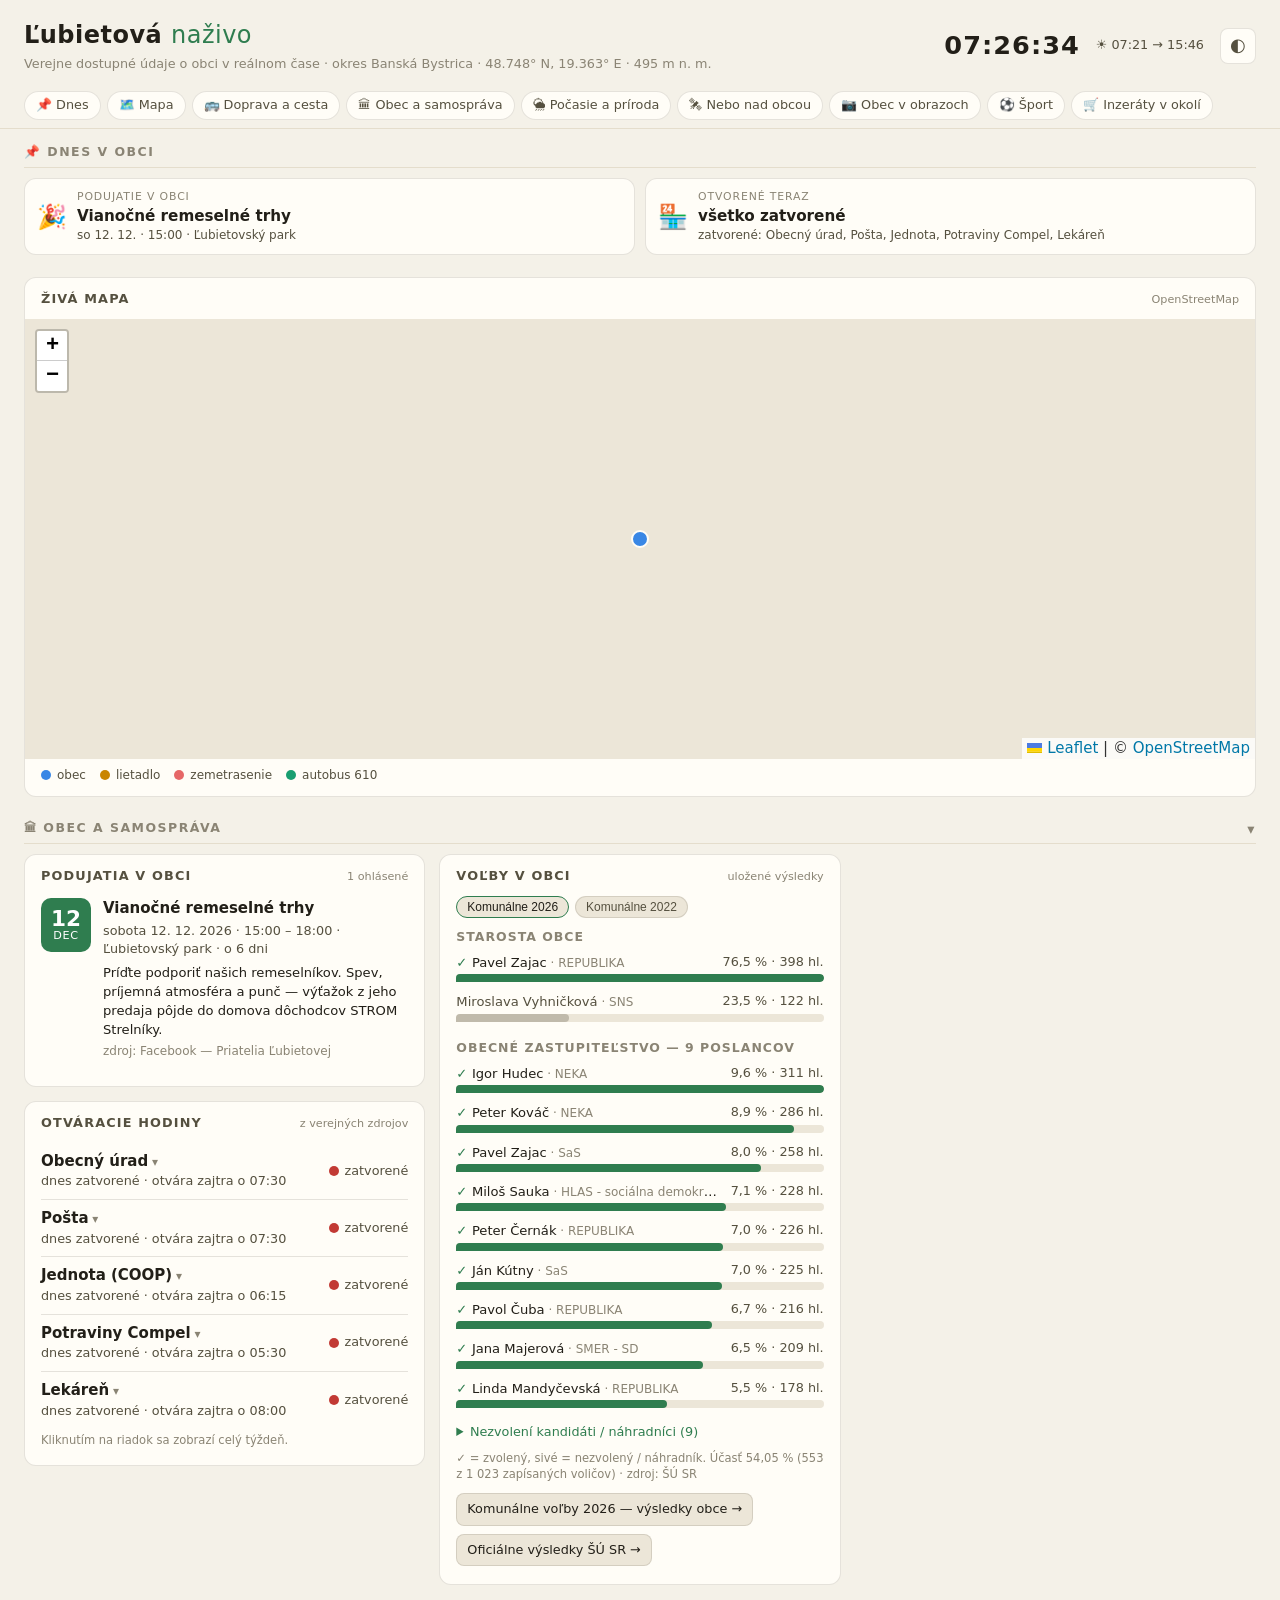
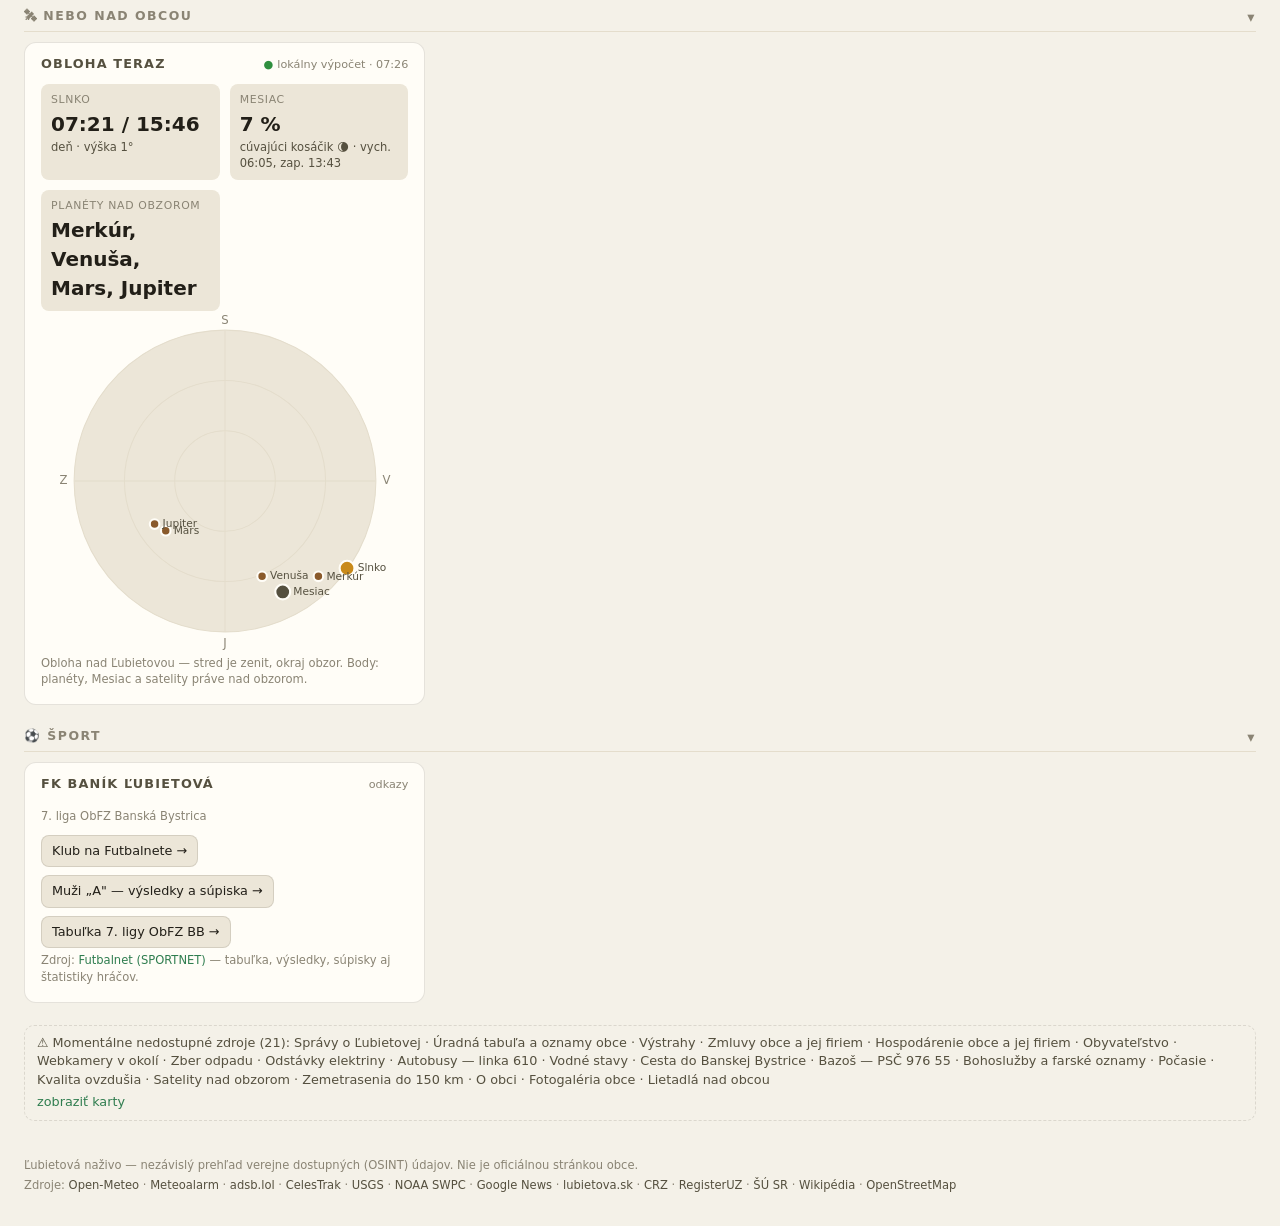
==== commit 1b2fc019: "Podujatia v obci: ručne zadávané akcie (Mikuláš, vianočné trhy) Nový súbor events.json, karta Poduja" ====
--- a/index.html
+++ b/index.html
@@ -78,6 +78,14 @@
     <h2 class="theme-title">🏛 Obec a samospráva</h2>
     <div class="theme-grid">
 
+      <section class="card" id="card-events" aria-labelledby="h-events">
+        <div class="card-head">
+          <h2 id="h-events">Podujatia v obci</h2>
+          <span class="card-status" data-status="events"></span>
+        </div>
+        <div class="card-body" id="events-body"><p class="placeholder">Načítavam…</p></div>
+      </section>
+
       <section class="card" id="card-waste" aria-labelledby="h-waste">
         <div class="card-head">
           <h2 id="h-waste">Zber odpadu</h2>
--- a/assets/css/style.css
+++ b/assets/css/style.css
@@ -474,3 +474,20 @@
 .install-help p { margin: 0 0 12px; font-size: 0.9rem; line-height: 1.45; }
 .bus-day { margin: 0 0 8px; font-size: 0.8rem; color: var(--text-secondary); }
 .church-next .item-title b { color: var(--accent); }
+.church-schedule { margin: 8px 0 4px; font-size: 0.85rem; color: var(--text-secondary); line-height: 1.45; }
+
+/* ---------- podujatia ---------- */
+.event-list { list-style: none; margin: 0; padding: 0; }
+.event-item { display: flex; gap: 12px; padding: 10px 0; border-top: 1px solid var(--border); }
+.event-item:first-child { border-top: 0; padding-top: 2px; }
+.event-date {
+  flex: none; width: 50px; height: 54px; border-radius: 10px; display: flex; flex-direction: column;
+  align-items: center; justify-content: center; background: var(--surface-2); line-height: 1.05;
+}
+.event-item.is-soon .event-date { background: var(--accent); color: #fff; }
+.event-day { font-size: 1.35rem; font-weight: 700; }
+.event-mon { font-size: 0.7rem; text-transform: uppercase; letter-spacing: 0.06em; }
+.event-main { display: flex; flex-direction: column; gap: 2px; min-width: 0; }
+.event-title { font-weight: 600; }
+.event-meta { font-size: 0.8rem; color: var(--text-secondary); }
+.event-note { font-size: 0.82rem; color: var(--text-primary); margin-top: 2px; }
